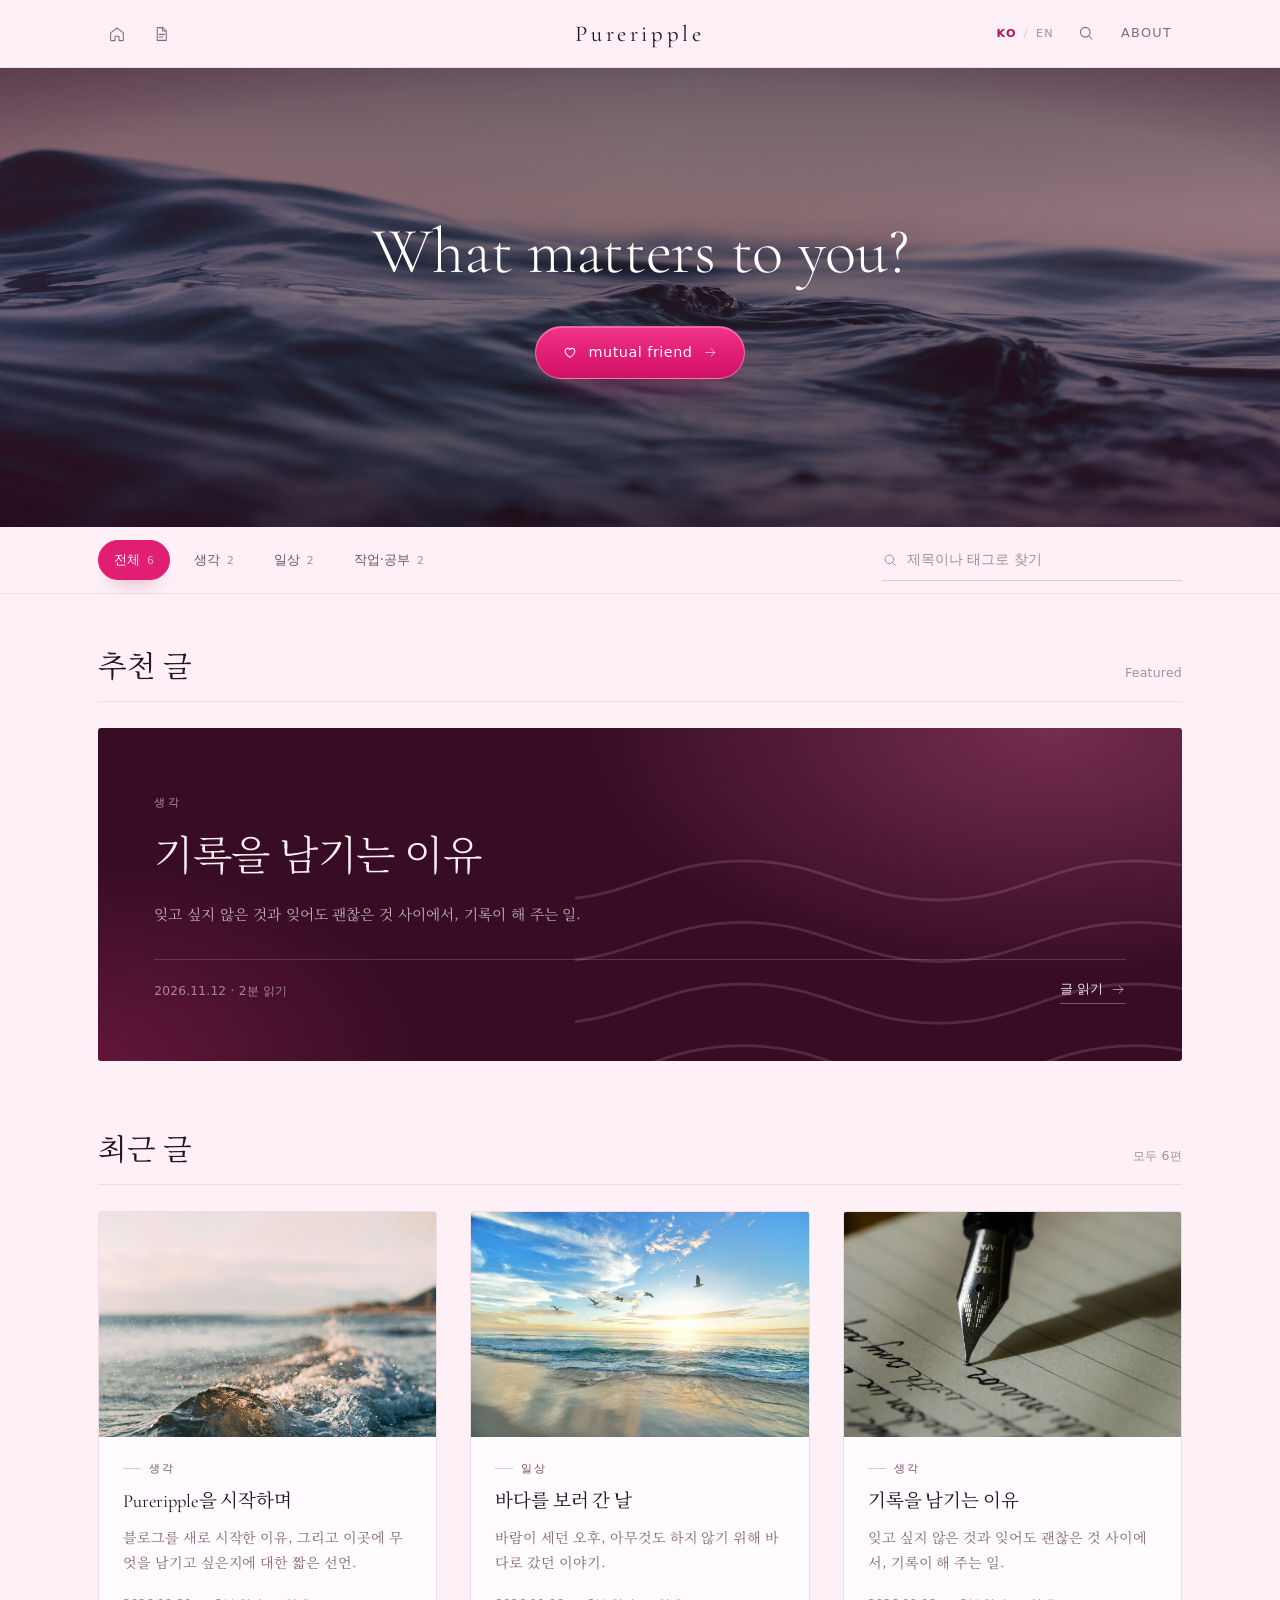
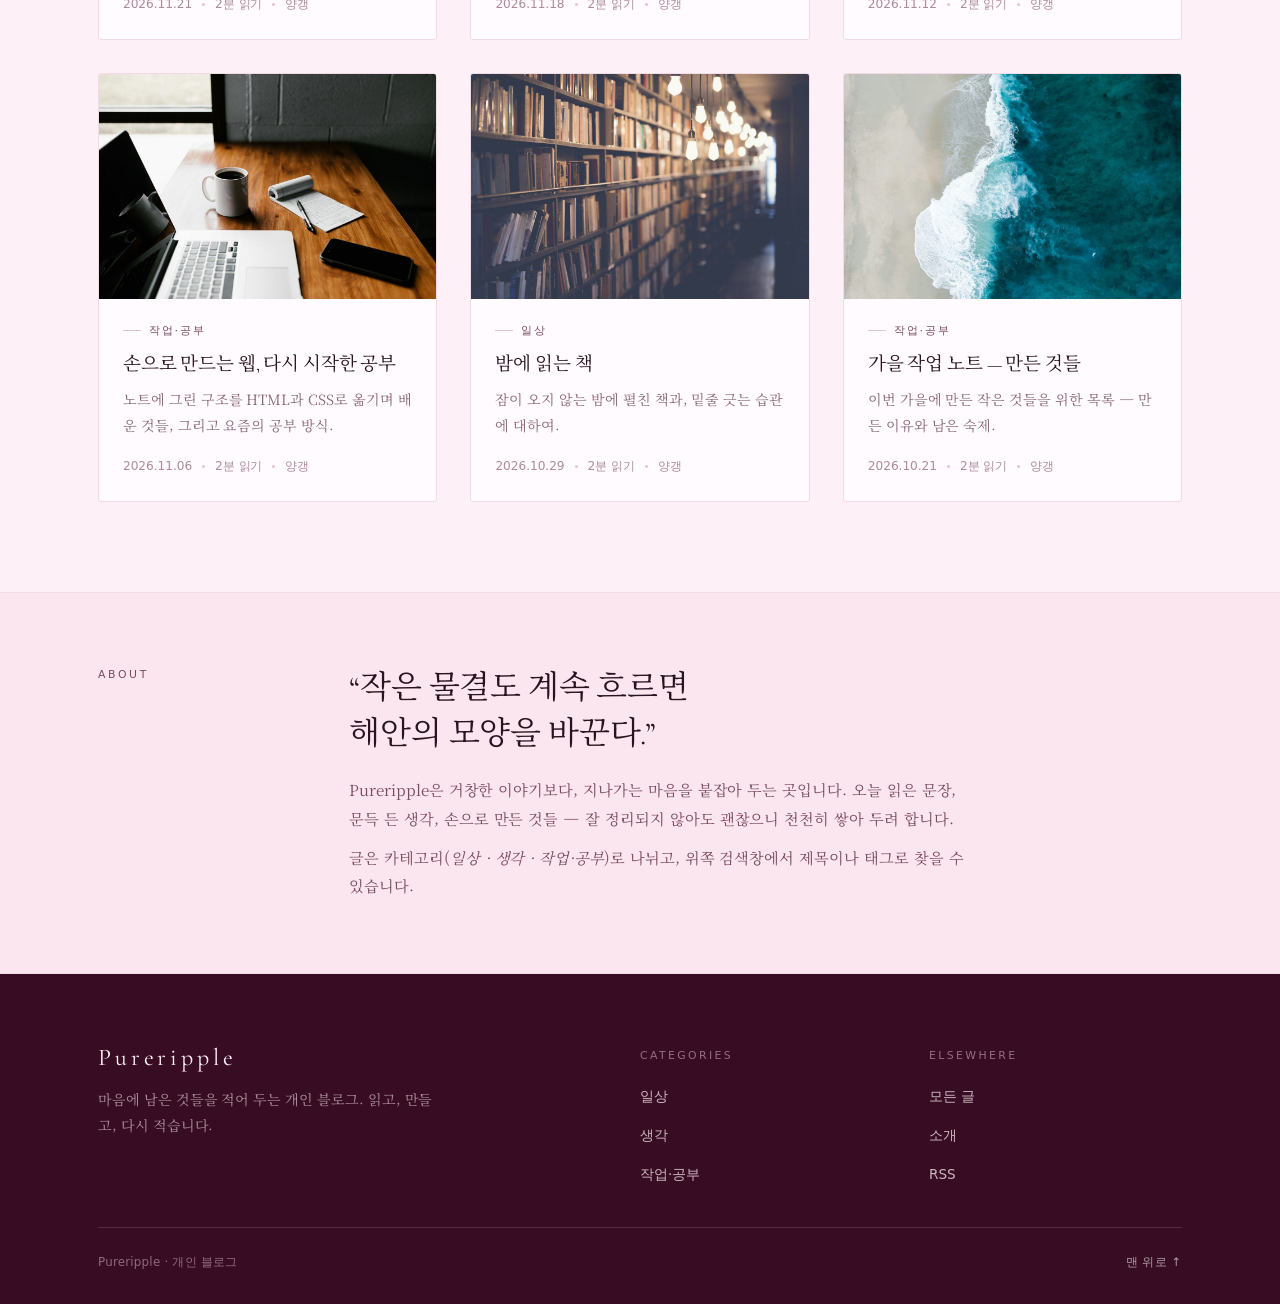
==== index.html @ 5e14cbfc "Pureripple 첫 배포 정적 블로그 사이트 전체: index/post/404/admin 페이지, 글 6편(한·영), 표지 이미지, RSS·sitemap·robots, 관리자 " ====
<!DOCTYPE html>
<html lang="ko">
  <head>
    <meta charset="utf-8" />
    <meta name="viewport" content="width=device-width, initial-scale=1" />
    <meta name="robots" content="index, follow" />
    <title>Pureripple — 마음에 남은 것들을 적는 곳</title>
    <meta
      name="description"
      content="Pureripple은 일상과 생각, 작업의 기록을 천천히 쌓아 두는 개인 블로그입니다."
    />
    <meta name="theme-color" content="#fdf1f7" />
    <link rel="alternate" type="application/rss+xml" title="Pureripple RSS" href="feed.xml" />

    <meta property="og:type" content="website" />
    <meta property="og:title" content="Pureripple — 마음에 남은 것들을 적는 곳" />
    <meta
      property="og:description"
      content="일상과 생각, 작업의 기록을 천천히 쌓아 두는 개인 블로그."
    />
    <meta property="og:image" content="assets/hero.jpg" />

    <link rel="icon" href="assets/favicon.svg" type="image/svg+xml" />
    <link rel="preconnect" href="https://fonts.googleapis.com" />
    <link rel="preconnect" href="https://fonts.gstatic.com" crossorigin />
    <link
      href="https://fonts.googleapis.com/css2?family=Cormorant+Garamond:wght@300;400;500&family=Noto+Serif+KR:wght@300;400;500;600&display=swap"
      rel="stylesheet"
    />
    <link rel="stylesheet" href="style.css" />
  </head>
  <body>
    <a class="skip-link" href="#archive">본문으로 건너뛰기</a>

    <!-- 헤더 -->
    <header class="site-header" id="top">
      <div class="header-inner">
        <nav class="header-nav header-nav--left" aria-label="빠른 이동">
          <a class="icon-link" href="index.html" aria-label="홈으로">
            <svg viewBox="0 0 24 24" fill="none" stroke="currentColor" stroke-linecap="round" stroke-linejoin="round" aria-hidden="true">
              <path d="M3.5 10.5 12 3.8l8.5 6.7V20a.8.8 0 0 1-.8.8h-5V15h-5.4v5.8h-5A.8.8 0 0 1 3.5 20z"></path>
            </svg>
          </a>
          <a class="icon-link" href="#archive" aria-label="글 목록 보기">
            <svg viewBox="0 0 24 24" fill="none" stroke="currentColor" stroke-linecap="round" stroke-linejoin="round" aria-hidden="true">
              <path d="M7 3.5h7.5L19 8v12.5H7z"></path>
              <path d="M14 3.5V8h5"></path>
              <path d="M9.5 12.5h7M9.5 16h5"></path>
            </svg>
          </a>
        </nav>

        <a class="wordmark" href="index.html">Pureripple</a>

        <div class="header-nav header-nav--right">
          <div class="lang-switch" role="group" aria-label="Language">
            <button class="lang-btn" type="button" data-lang="ko" aria-pressed="true">KO</button>
            <span class="lang-sep" aria-hidden="true">/</span>
            <button class="lang-btn" type="button" data-lang="en" aria-pressed="false">EN</button>
          </div>
          <button class="icon-link" id="searchJump" aria-label="글 검색하기">
            <svg viewBox="0 0 24 24" fill="none" stroke="currentColor" stroke-linecap="round" stroke-linejoin="round" aria-hidden="true">
              <circle cx="11" cy="11" r="6.5"></circle>
              <path d="m16 16 4 4"></path>
            </svg>
          </button>
          <a class="header-link" href="#about">About</a>
        </div>
      </div>
    </header>

    <main>
      <!-- 히어로 -->
      <section class="hero" aria-labelledby="heroTitle">
        <img
          class="hero-img"
          src="assets/hero.jpg"
          alt="아침빛이 비치는 잔잔한 바다의 물결"
          fetchpriority="high"
          width="2200"
          height="1240"
        />
        <div class="hero-veil" aria-hidden="true"></div>
        <div class="hero-inner">
          <h1 class="hero-title" id="heroTitle">What matters to you?</h1>
          <div class="hero-actions">
            <button
              class="btn btn-mutual"
              type="button"
              id="mutualFriendOpen"
              aria-haspopup="dialog"
              aria-controls="mutualFriendDialog"
            >
              <svg class="btn-heart" viewBox="0 0 24 24" fill="none" stroke="currentColor" stroke-linecap="round" stroke-linejoin="round" aria-hidden="true">
                <path d="M12 20.1c-1.2-.8-7.3-4.9-7.3-9.3a4 4 0 0 1 7.3-2.4 4 4 0 0 1 7.3 2.4c0 4.4-6.1 8.5-7.3 9.3z"></path>
              </svg>
              mutual friend
              <svg class="btn-arrow" viewBox="0 0 24 24" fill="none" stroke="currentColor" stroke-linecap="round" stroke-linejoin="round" aria-hidden="true">
                <path d="M4 12h15"></path>
                <path d="m13 6 6 6-6 6"></path>
              </svg>
            </button>
          </div>
        </div>
      </section>

      <!-- 카테고리 · 검색 -->
      <div class="toolbar" id="archive">
        <div class="container toolbar-inner">
          <div class="filters" id="filterBar" role="group" aria-label="카테고리 필터">
            <button class="chip is-active" data-category="전체" aria-pressed="true">전체</button>
          </div>

          <div class="search" role="search">
            <svg viewBox="0 0 24 24" fill="none" stroke="currentColor" stroke-linecap="round" stroke-linejoin="round" aria-hidden="true">
              <circle cx="11" cy="11" r="6.5"></circle>
              <path d="m16 16 4 4"></path>
            </svg>
            <input
              id="searchInput"
              type="search"
              placeholder="제목이나 태그로 찾기"
              aria-label="글 검색"
              data-i18n-ph="searchPh"
              data-i18n-aria="searchAria"
              autocomplete="off"
            />
            <button class="search-clear" id="searchClear" aria-label="검색어 지우기" data-i18n-aria="clearAria" hidden>
              <svg viewBox="0 0 24 24" fill="none" stroke="currentColor" stroke-linecap="round" aria-hidden="true">
                <path d="m6 6 12 12M18 6 6 18"></path>
              </svg>
            </button>
          </div>
        </div>
      </div>

      <!-- 추천 글 -->
      <section class="section featured-section" aria-labelledby="featuredTitle" id="featuredSection">
        <div class="container">
          <div class="section-head">
            <h2 class="section-title" id="featuredTitle" data-i18n="featured">추천 글</h2>
            <p class="section-note" data-i18n="featuredNote">Featured</p>
          </div>
          <div id="featuredWrap">
            <div class="loading">글을 불러오는 중…</div>
          </div>
        </div>
      </section>

      <!-- 최근 글 -->
      <section class="section" aria-labelledby="recentTitle">
        <div class="container">
          <div class="section-head">
            <h2 class="section-title" id="recentTitle" data-i18n="recent">최근 글</h2>
            <p class="section-note" id="resultNote"></p>
          </div>

          <div class="post-grid" id="postGrid"></div>

          <div class="empty-state" id="emptyState" hidden>
            <strong data-i18n="emptyTitle">아직 이 조건에 맞는 글이 없어요</strong>
            <span data-i18n="emptyBody">다른 검색어를 넣거나 카테고리를 바꿔 보세요.</span>
            <div>
              <button class="link-arrow" id="resetFilters" type="button" data-i18n="showAll">
                전체 글 보기
              </button>
            </div>
          </div>
        </div>
      </section>

      <!-- 소개 -->
      <section class="about" id="about" aria-labelledby="aboutTitle">
        <div class="container about-inner">
          <div>
            <p class="eyebrow">About</p>
          </div>
          <div>
            <h2 class="about-quote" id="aboutTitle" data-i18n-html="aboutQuote">
              “작은 물결도 계속 흐르면<br />
              해안의 모양을 바꾼다.”
            </h2>
            <p class="about-body" data-i18n="aboutBody1">
              Pureripple은 거창한 이야기보다, 지나가는 마음을 붙잡아 두는 곳입니다.
              오늘 읽은 문장, 문득 든 생각, 손으로 만든 것들 — 잘 정리되지 않아도 괜찮으니
              천천히 쌓아 두려 합니다.
            </p>
            <p class="about-body" data-i18n-html="aboutBody2">
              글은 카테고리(<em>일상 · 생각 · 작업·공부</em>)로 나뉘고, 위쪽 검색창에서
              제목이나 태그로 찾을 수 있습니다.
            </p>
          </div>
        </div>
      </section>
    </main>

    <!-- 푸터 -->
    <footer class="site-footer">
      <div class="container">
        <div class="footer-top">
          <div class="footer-brand">
            <p class="footer-wordmark">Pureripple</p>
            <p class="footer-line" data-i18n="footerLine">
              마음에 남은 것들을 적어 두는 개인 블로그. 읽고, 만들고, 다시 적습니다.
            </p>
          </div>
          <div>
            <p class="footer-col-title" data-i18n="categories">Categories</p>
            <ul class="footer-links">
              <li><a href="#archive" data-cat-link="일상" data-cat-label="일상">일상</a></li>
              <li><a href="#archive" data-cat-link="생각" data-cat-label="생각">생각</a></li>
              <li><a href="#archive" data-cat-link="작업·공부" data-cat-label="작업·공부">작업·공부</a></li>
            </ul>
          </div>
          <div>
            <p class="footer-col-title" data-i18n="elsewhere">Elsewhere</p>
            <ul class="footer-links">
              <li><a href="#archive" data-i18n="allPosts">모든 글</a></li>
              <li><a href="#about" data-i18n="aboutMenu">소개</a></li>
              <li><a href="feed.xml" type="application/rss+xml" data-i18n="rss">RSS</a></li>
            </ul>
          </div>
        </div>
        <div class="footer-bottom">
          <span data-i18n="footerNote">Pureripple · 개인 블로그</span>
          <a class="to-top" href="#top" data-i18n="toTop">맨 위로 ↑</a>
        </div>
      </div>
    </footer>

    <noscript>
      <div class="container">
        <div class="notice">
          <h2>글 목록을 보려면 자바스크립트가 필요해요</h2>
          <p>브라우저의 자바스크립트를 켜면 추천 글과 최근 글이 나타납니다.</p>
        </div>
      </div>
    </noscript>

    <!-- 서로이웃 신청 (Mutual Friend) 모달 -->
    <dialog
      class="mf-dialog"
      id="mutualFriendDialog"
      aria-labelledby="mfTitle"
      aria-describedby="mfLede"
    >
      <div class="mf-panel">
        <button class="mf-close" type="button" id="mfClose" aria-label="닫기">
          <svg viewBox="0 0 24 24" fill="none" stroke="currentColor" stroke-linecap="round" aria-hidden="true">
            <path d="m6 6 12 12M18 6 6 18"></path>
          </svg>
        </button>

        <div class="mf-head">
          <p class="eyebrow" data-i18n="mfEyebrow">Mutual friend</p>
          <h2 class="mf-title" id="mfTitle" data-i18n-html="mfTitle">서로이웃 <em>신청</em></h2>
          <p class="mf-lede" id="mfLede" data-i18n="mfLede">
            Pureripple의 새 글을 가장 먼저 나누고, 서로의 기록에 가끔 들르는
            이웃이 되고 싶어요. 이름과 한마디만 남겨 주세요.
          </p>
        </div>

        <form class="mf-form" id="mfForm" novalidate>
          <div>
            <label class="mf-label" for="mfName"
              ><span data-i18n="mfName">닉네임</span>
              <span class="mf-optional" data-i18n="mfRequired">필수</span></label
            >
            <input
              class="mf-input"
              id="mfName"
              name="nickname"
              type="text"
              maxlength="20"
              placeholder="서로 부를 이름"
              data-i18n-ph="mfNamePh"
              autocomplete="nickname"
              aria-describedby="mfError"
              required
            />
          </div>

          <div>
            <label class="mf-label" for="mfNote"
              ><span data-i18n="mfNote">한마디</span>
              <span class="mf-optional" data-i18n="mfOptional">선택</span></label
            >
            <textarea
              class="mf-input"
              id="mfNote"
              name="note"
              rows="3"
              maxlength="160"
              placeholder="요즘 마음에 남은 것, 혹은 인사 한 줄"
              data-i18n-ph="mfNotePh"
            ></textarea>
          </div>

          <div>
            <label class="mf-label" for="mfContact"
              ><span data-i18n="mfContact">연락처</span>
              <span class="mf-optional" data-i18n="mfOptional">선택</span></label
            >
            <input
              class="mf-input"
              id="mfContact"
              name="contact"
              type="text"
              maxlength="60"
              placeholder="블로그 주소 · X · 이메일"
              data-i18n-ph="mfContactPh"
            />
          </div>

          <p class="mf-error" id="mfError" role="alert" data-i18n="mfError" hidden>
            닉네임을 적어 주세요.
          </p>
          <p class="mf-privacy" data-i18n="mfPrivacy">
            남겨 주신 연락처는 서로이웃 답장에만 쓸게요.
          </p>

          <div class="mf-actions">
            <button class="btn btn-ghost" type="button" id="mfCancel" data-i18n="mfCancel">닫기</button>
            <button class="btn btn-primary" type="submit" data-i18n="mfSubmit">신청하기</button>
          </div>
        </form>

        <div class="mf-done" id="mfDone" hidden>
          <span class="mf-badge" aria-hidden="true">
            <svg viewBox="0 0 24 24" fill="none" stroke="currentColor" stroke-linecap="round" stroke-linejoin="round">
              <path d="M12 20.1c-1.2-.8-7.3-4.9-7.3-9.3a4 4 0 0 1 7.3-2.4 4 4 0 0 1 7.3 2.4c0 4.4-6.1 8.5-7.3 9.3z"></path>
            </svg>
          </span>
          <h3 class="mf-done-title" id="mfDoneTitle" tabindex="-1" data-i18n="mfDoneTitle">
            신청서가 준비됐어요
          </h3>
          <p class="mf-done-body" id="mfDoneBody" data-i18n="mfDoneBody">
            아래 내용을 복사해서 X DM이나 이메일로 보내 주시면, 확인하고
            천천히 답장 드릴게요.
          </p>
          <pre class="mf-preview" id="mfPreview"></pre>
          <div class="mf-actions">
            <button class="btn btn-ghost mf-copy" type="button" id="mfCopy" data-i18n="mfCopy">
              내용 복사
            </button>
            <a class="btn btn-primary" id="mfSendX" href="#" data-i18n="mfSendX" hidden>X로 보내기</a>
            <a class="btn btn-primary" id="mfSendMail" href="#" data-i18n="mfSendMail" hidden>이메일로 보내기</a>
            <button class="btn btn-ghost" type="button" id="mfDoneClose" data-i18n="mfCancel">닫기</button>
          </div>
        </div>
      </div>
    </dialog>

    <script src="app.js"></script>
  </body>
</html>
---- style.css ----
/* ==========================================================================
   Pureripple — 개인 블로그 스타일
   종이 같은 크림 바탕 + 딥 네이비, 바다 사진 한 장. 그 외 장식은 최소로.
   ========================================================================== */

:root {
  /* 색 — 크림빛 로즈 페이퍼 + 딥 로즈, 그리고 한 줄기 핑크 */
  --paper: #fdf1f7;
  --paper-soft: #fbe6ef;
  --card: #fffbfe;
  --ink: #2a1220;
  --pink: #e11d74;
  --pink-deep: #b4115a;
  --plum: #380d23;
  --slate: #7a4c5f;
  --muted: #8a6776;
  --muted-soft: #ac8b9a;
  --line: #f3dae5;
  --line-strong: #e8c3d3;
  --blush: #fce7f3;
  --white: #ffffff;

  /* 글꼴 */
  --font-display: "Cormorant Garamond", "Noto Serif KR", "Nanum Myeongjo", Georgia, serif;
  --font-serif: "Noto Serif KR", "Nanum Myeongjo", "Apple SD Gothic Neo", Georgia, serif;
  --font-sans: "Pretendard", -apple-system, BlinkMacSystemFont, "Apple SD Gothic Neo",
    "Malgun Gothic", "Noto Sans KR", system-ui, sans-serif;

  /* 여백·폭 */
  --container: 1180px;
  --gutter: clamp(20px, 5vw, 48px);
  --header-h: 68px;
  --radius: 3px;

  --ease: cubic-bezier(0.22, 0.61, 0.36, 1);
}

/* ---------- reset ---------- */
*,
*::before,
*::after {
  box-sizing: border-box;
}

html {
  -webkit-text-size-adjust: 100%;
  scroll-behavior: smooth;
  scroll-padding-top: calc(var(--header-h) + 64px);
}

body {
  margin: 0;
  background: var(--paper);
  color: var(--ink);
  font-family: var(--font-serif);
  font-weight: 400;
  font-size: 17px;
  line-height: 1.75;
  letter-spacing: -0.003em;
  -webkit-font-smoothing: antialiased;
  text-rendering: optimizeLegibility;
}

img {
  display: block;
  max-width: 100%;
  height: auto;
}

[hidden] {
  display: none !important;
}

a {
  color: inherit;
  text-decoration: none;
}

button {
  font: inherit;
  color: inherit;
  background: none;
  border: 0;
  padding: 0;
  cursor: pointer;
}

input {
  font: inherit;
  color: inherit;
}

h1,
h2,
h3,
h4 {
  font-family: var(--font-display);
  font-weight: 400;
  letter-spacing: -0.01em;
  line-height: 1.25;
  margin: 0;
}

p {
  margin: 0;
}

::selection {
  background: rgba(225, 29, 116, 0.16);
}

:focus-visible {
  outline: 2px solid var(--pink);
  outline-offset: 3px;
  border-radius: 2px;
}

.container {
  width: 100%;
  max-width: var(--container);
  margin: 0 auto;
  padding: 0 var(--gutter);
}

.skip-link {
  position: absolute;
  left: -9999px;
  top: 0;
  z-index: 200;
  background: var(--plum);
  color: var(--paper);
  padding: 10px 16px;
  font-family: var(--font-sans);
  font-size: 0.85rem;
}

.skip-link:focus {
  left: 12px;
  top: 12px;
}

/* ==========================================================================
   헤더
   ========================================================================== */
.site-header {
  position: sticky;
  top: 0;
  z-index: 100;
  height: var(--header-h);
  background: rgba(253, 241, 247, 0.96);
  backdrop-filter: saturate(160%) blur(14px);
  -webkit-backdrop-filter: saturate(160%) blur(14px);
  border-bottom: 1px solid var(--line);
}

.header-inner {
  position: relative;
  height: 100%;
  max-width: var(--container);
  margin: 0 auto;
  padding: 0 var(--gutter);
  display: flex;
  align-items: center;
  justify-content: space-between;
}

.header-nav {
  display: flex;
  align-items: center;
  gap: 6px;
  flex: 1 1 0;
}

.header-nav--right {
  justify-content: flex-end;
}

.wordmark {
  position: absolute;
  left: 50%;
  top: 50%;
  transform: translate(-50%, -50%);
  font-family: var(--font-display);
  font-size: 1.42rem;
  letter-spacing: 0.16em;
  line-height: 1;
  color: var(--ink);
  white-space: nowrap;
  text-transform: none;
  padding: 6px 2px;
}

.icon-link {
  display: inline-flex;
  align-items: center;
  justify-content: center;
  width: 38px;
  height: 38px;
  border-radius: 50%;
  color: var(--muted);
  transition: color 0.2s var(--ease), background 0.2s var(--ease);
}

.icon-link svg {
  width: 18px;
  height: 18px;
  stroke-width: 1.4;
}

.icon-link:hover {
  color: var(--pink);
  background: rgba(225, 29, 116, 0.07);
}

.header-link {
  font-family: var(--font-sans);
  font-size: 0.8rem;
  letter-spacing: 0.1em;
  text-transform: uppercase;
  color: var(--muted);
  padding: 8px 10px;
  transition: color 0.2s var(--ease);
}

.header-link:hover {
  color: var(--pink);
}

/* ==========================================================================
   히어로
   ========================================================================== */
.hero {
  position: relative;
  height: clamp(380px, 51vh, 540px);
  overflow: hidden;
  display: flex;
  align-items: center;
  justify-content: center;
  isolation: isolate;
  background: #2b0f22;
}

.hero-img {
  position: absolute;
  inset: 0;
  width: 100%;
  height: 100%;
  object-fit: cover;
  object-position: center 52%;
  z-index: -2;
  transform: scale(1.02);
}

/* 밝은 바다 위 흰 세리프의 가독성을 잡는 은은한 그라데이션 */
.hero-veil {
  position: absolute;
  inset: 0;
  z-index: -1;
  background:
    linear-gradient(180deg, rgba(38, 7, 24, 0.6) 0%, rgba(38, 7, 24, 0.34) 32%, rgba(38, 7, 24, 0.3) 52%, rgba(38, 7, 24, 0.64) 100%),
    radial-gradient(105% 78% at 50% 46%, rgba(64, 8, 33, 0.34) 0%, rgba(64, 8, 33, 0.06) 55%, rgba(64, 8, 33, 0.42) 100%),
    linear-gradient(115deg, rgba(225, 29, 116, 0.16) 0%, rgba(225, 29, 116, 0) 46%, rgba(120, 16, 74, 0.2) 100%);
}

.hero-inner {
  position: relative;
  text-align: center;
  padding: 0 var(--gutter);
  max-width: 780px;
  animation: rise 1.1s var(--ease) both;
}

@keyframes rise {
  from {
    opacity: 0;
    transform: translateY(14px);
  }
  to {
    opacity: 1;
    transform: translateY(0);
  }
}

.hero-title {
  font-size: clamp(2.3rem, 5.6vw, 4.05rem);
  font-weight: 300;
  line-height: 1.1;
  letter-spacing: -0.005em;
  color: #fff;
  text-shadow: 0 1px 34px rgba(48, 4, 26, 0.42);
}

.hero-actions {
  margin-top: clamp(26px, 3.6vw, 38px);
  display: flex;
  justify-content: center;
}

/* 버튼 */
.btn {
  display: inline-flex;
  align-items: center;
  gap: 10px;
  font-family: var(--font-sans);
  font-size: 0.86rem;
  font-weight: 500;
  letter-spacing: 0.02em;
  padding: 12px 24px;
  border-radius: 999px;
  transition: background 0.25s var(--ease), color 0.25s var(--ease),
    transform 0.25s var(--ease), border-color 0.25s var(--ease);
}

.btn svg {
  width: 15px;
  height: 15px;
}

.btn .btn-arrow {
  transition: transform 0.25s var(--ease);
}

.btn:hover .btn-arrow {
  transform: translateX(3px);
}

.btn-primary {
  background: var(--pink);
  color: #fff6fa;
  border: 1px solid rgba(255, 255, 255, 0.22);
  box-shadow: 0 12px 30px -14px rgba(58, 4, 32, 0.75);
}

.btn-primary:hover {
  background: var(--pink-deep);
  transform: translateY(-1px);
}

.btn-ghost {
  background: transparent;
  color: var(--slate);
  border: 1px solid var(--line-strong);
}

.btn-ghost:hover {
  color: var(--pink-deep);
  border-color: var(--pink);
  background: rgba(225, 29, 116, 0.05);
}

/* 히어로의 서로이웃 신청 버튼 */
.btn-mutual {
  gap: 11px;
  padding: 13px 26px;
  font-size: 0.9rem;
  letter-spacing: 0.035em;
  background: linear-gradient(180deg, #f0368a 0%, var(--pink) 52%, #cf1266 100%);
  color: #fff8fc;
  border: 1px solid rgba(255, 255, 255, 0.34);
  box-shadow: 0 18px 36px -18px rgba(140, 6, 66, 0.85), inset 0 1px 0 rgba(255, 255, 255, 0.26);
}

.btn-mutual:hover {
  transform: translateY(-2px);
  box-shadow: 0 22px 42px -18px rgba(140, 6, 66, 0.9), inset 0 1px 0 rgba(255, 255, 255, 0.34);
  background: linear-gradient(180deg, #f7489a 0%, #e51f7c 52%, #d0146a 100%);
}

.btn-mutual .btn-heart {
  width: 16px;
  height: 16px;
  fill: none;
  stroke-width: 1.6;
}

.btn-mutual:hover .btn-heart {
  animation: heartBeat 0.9s var(--ease);
}

@keyframes heartBeat {
  0%,
  100% {
    transform: scale(1);
  }
  35% {
    transform: scale(1.22);
  }
  60% {
    transform: scale(0.96);
  }
}

/* ==========================================================================
   카테고리 + 검색 바
   ========================================================================== */
.toolbar {
  position: sticky;
  top: var(--header-h);
  z-index: 90;
  background: rgba(253, 241, 247, 0.98);
  backdrop-filter: saturate(150%) blur(12px);
  -webkit-backdrop-filter: saturate(150%) blur(12px);
  border-bottom: 1px solid var(--line);
}

.toolbar-inner {
  display: flex;
  align-items: center;
  justify-content: space-between;
  gap: 20px;
  min-height: 66px;
  padding-top: 11px;
  padding-bottom: 11px;
}

.filters {
  display: flex;
  flex-wrap: wrap;
  align-items: center;
  gap: 8px;
}

.chip {
  display: inline-flex;
  align-items: baseline;
  gap: 7px;
  font-family: var(--font-sans);
  font-size: 0.83rem;
  color: var(--slate);
  padding: 7px 15px;
  border: 1px solid transparent;
  border-radius: 999px;
  transition: background 0.2s var(--ease), color 0.2s var(--ease),
    border-color 0.2s var(--ease);
}

.chip:hover {
  border-color: var(--line-strong);
  color: var(--pink);
}

.chip .chip-count {
  font-size: 0.68rem;
  color: var(--muted-soft);
  font-variant-numeric: tabular-nums;
}

.chip.is-active {
  background: var(--pink);
  border-color: var(--pink);
  color: #fff6fa;
  box-shadow: 0 10px 22px -16px rgba(140, 6, 66, 0.9);
}

.chip.is-active .chip-count {
  color: rgba(255, 245, 250, 0.68);
}

/* 검색 */
.search {
  position: relative;
  flex: 0 1 300px;
  display: flex;
  align-items: center;
  border-bottom: 1px solid var(--line-strong);
  transition: border-color 0.2s var(--ease);
}

.search:focus-within {
  border-color: var(--pink);
}

.search > svg {
  width: 16px;
  height: 16px;
  flex: none;
  color: var(--muted-soft);
  stroke-width: 1.5;
}

.search input {
  flex: 1;
  min-width: 0;
  border: 0;
  background: transparent;
  padding: 9px 8px 9px 9px;
  font-family: var(--font-sans);
  font-size: 0.85rem;
  color: var(--ink);
}

.search input::placeholder {
  color: var(--muted-soft);
}

.search input:focus {
  outline: none;
}

.search input::-webkit-search-cancel-button {
  -webkit-appearance: none;
}

.search-clear {
  flex: none;
  width: 24px;
  height: 24px;
  display: inline-flex;
  align-items: center;
  justify-content: center;
  color: var(--muted);
  border-radius: 50%;
}

.search-clear:hover {
  color: var(--pink);
  background: rgba(225, 29, 116, 0.08);
}

.search-clear svg {
  width: 13px;
  height: 13px;
  stroke-width: 1.8;
}

/* ==========================================================================
   공통 섹션
   ========================================================================== */
.section {
  padding: clamp(44px, 6vw, 72px) 0 0;
}

.section-head {
  display: flex;
  align-items: baseline;
  justify-content: space-between;
  gap: 16px;
  margin-bottom: 26px;
  padding-bottom: 14px;
  border-bottom: 1px solid var(--line);
}

.section-title {
  font-size: clamp(1.5rem, 2.4vw, 1.85rem);
  letter-spacing: 0.005em;
}

.section-note {
  font-family: var(--font-sans);
  font-size: 0.78rem;
  letter-spacing: 0.02em;
  color: var(--muted-soft);
  font-variant-numeric: tabular-nums;
}

.eyebrow {
  font-family: var(--font-sans);
  font-size: 0.68rem;
  font-weight: 500;
  letter-spacing: 0.24em;
  text-transform: uppercase;
  color: var(--slate);
}

/* ==========================================================================
   추천 글 — 사진 없이 타이포그래피로만 만드는 스포트라이트
   ========================================================================== */
.featured-section {
  padding-top: clamp(36px, 4.6vw, 56px);
}

.featured-card {
  position: relative;
  display: block;
  overflow: hidden;
  border-radius: var(--radius);
  background: var(--plum);
  color: var(--paper);
  padding: clamp(30px, 4.4vw, 58px) clamp(24px, 4.4vw, 64px);
  isolation: isolate;
  transition: transform 0.4s var(--ease), box-shadow 0.4s var(--ease);
}

.featured-card:hover {
  transform: translateY(-2px);
  box-shadow: 0 30px 60px -38px rgba(58, 8, 36, 0.66);
}

.featured-glow {
  position: absolute;
  inset: 0;
  z-index: -1;
  background:
    radial-gradient(70% 120% at 88% 0%, rgba(255, 120, 176, 0.3) 0%, rgba(255, 120, 176, 0) 62%),
    radial-gradient(50% 100% at 0% 100%, rgba(170, 40, 96, 0.36) 0%, rgba(170, 40, 96, 0) 60%);
}

.featured-glow::after {
  content: "";
  position: absolute;
  right: -6%;
  bottom: -38%;
  width: 62%;
  height: 120%;
  background-image: url("data:image/svg+xml,%3Csvg xmlns='http://www.w3.org/2000/svg' viewBox='0 0 240 120' fill='none' stroke='%23ffd7e8' stroke-width='1'%3E%3Cpath d='M-10 40c30 0 40-14 70-14s40 14 70 14 40-14 70-14 40 14 70 14'/%3E%3Cpath d='M-10 62c30 0 40-14 70-14s40 14 70 14 40-14 70-14 40 14 70 14'/%3E%3Cpath d='M-10 84c30 0 40-14 70-14s40 14 70 14 40-14 70-14 40 14 70 14'/%3E%3Cpath d='M-10 106c30 0 40-14 70-14s40 14 70 14 40-14 70-14 40 14 70 14'/%3E%3C/svg%3E");
  background-repeat: no-repeat;
  background-size: 100% auto;
  opacity: 0.14;
  pointer-events: none;
}

.featured-card .eyebrow {
  color: rgba(255, 246, 250, 0.6);
}

.featured-title {
  margin-top: 16px;
  max-width: 760px;
  font-size: clamp(1.65rem, 3.4vw, 2.55rem);
  font-weight: 300;
  line-height: 1.36;
  letter-spacing: -0.012em;
  color: var(--paper);
  transition: color 0.25s var(--ease);
}

.featured-card:hover .featured-title {
  color: #fff;
}

.featured-summary {
  margin-top: 14px;
  max-width: 560px;
  font-size: 0.92rem;
  line-height: 1.9;
  color: rgba(255, 246, 250, 0.68);
}

.featured-foot {
  margin-top: clamp(22px, 3vw, 32px);
  padding-top: 18px;
  border-top: 1px solid rgba(255, 233, 242, 0.18);
  display: flex;
  align-items: center;
  justify-content: space-between;
  gap: 14px;
  flex-wrap: wrap;
}

.featured-meta {
  font-family: var(--font-sans);
  font-size: 0.76rem;
  letter-spacing: 0.02em;
  color: rgba(255, 240, 246, 0.52);
  font-variant-numeric: tabular-nums;
}

.featured-card .read-hint {
  margin-top: 0;
  color: rgba(255, 248, 251, 0.92);
  border-bottom: 1px solid rgba(255, 233, 242, 0.32);
  padding-bottom: 2px;
}

.featured-card:hover .read-hint {
  border-bottom-color: var(--paper);
}

.card-meta {
  display: flex;
  align-items: center;
  flex-wrap: wrap;
  gap: 8px 10px;
  font-family: var(--font-sans);
  font-size: 0.76rem;
  color: var(--muted-soft);
  font-variant-numeric: tabular-nums;
}

.card-meta .dot {
  width: 3px;
  height: 3px;
  border-radius: 50%;
  background: var(--line-strong);
}

.read-hint {
  margin-top: 4px;
  display: inline-flex;
  align-items: center;
  gap: 8px;
  font-family: var(--font-sans);
  font-size: 0.82rem;
  color: var(--pink);
}

.read-hint svg {
  width: 15px;
  height: 15px;
  transition: transform 0.3s var(--ease);
}

.featured-card:hover .read-hint svg {
  transform: translateX(4px);
}

/* ==========================================================================
   글 그리드
   ========================================================================== */
.post-grid {
  display: grid;
  grid-template-columns: repeat(3, minmax(0, 1fr));
  gap: clamp(20px, 2.6vw, 34px);
}

.card-cat {
  display: inline-flex;
  align-items: center;
  gap: 8px;
  font-family: var(--font-sans);
  font-size: 0.7rem;
  font-weight: 500;
  letter-spacing: 0.16em;
  text-transform: uppercase;
  color: var(--slate);
}

.card-cat::before {
  content: "";
  width: 18px;
  height: 1px;
  background: var(--line-strong);
}

.post-card {
  display: flex;
  flex-direction: column;
  background: var(--card);
  border: 1px solid var(--line);
  border-radius: var(--radius);
  overflow: hidden;
  transition: border-color 0.3s var(--ease), box-shadow 0.4s var(--ease),
    transform 0.4s var(--ease);
}

.post-card:hover {
  border-color: var(--line-strong);
  box-shadow: 0 22px 44px -30px rgba(120, 24, 68, 0.34);
  transform: translateY(-2px);
}

.post-card-media {
  position: relative;
  aspect-ratio: 3 / 2;
  overflow: hidden;
  background: var(--paper-soft);
}

.post-card-media img {
  width: 100%;
  height: 100%;
  object-fit: cover;
  transition: transform 1.1s var(--ease);
}

.post-card:hover .post-card-media img {
  transform: scale(1.04);
}

.post-card-body {
  padding: 22px 24px 24px;
  display: flex;
  flex-direction: column;
  gap: 10px;
  flex: 1;
}

.post-card-title {
  font-size: 1.16rem;
  line-height: 1.45;
  letter-spacing: -0.008em;
}

.post-card:hover .post-card-title {
  color: var(--pink);
}

.post-card-summary {
  color: var(--muted);
  font-size: 0.88rem;
  line-height: 1.8;
  display: -webkit-box;
  -webkit-line-clamp: 2;
  -webkit-box-orient: vertical;
  overflow: hidden;
}

.post-card .card-meta {
  margin-top: auto;
  padding-top: 8px;
}

/* 결과 없음 */
.empty-state {
  border: 1px dashed var(--line-strong);
  border-radius: var(--radius);
  padding: 64px 24px;
  text-align: center;
  color: var(--muted);
}

.empty-state strong {
  display: block;
  font-family: var(--font-display);
  font-size: 1.3rem;
  color: var(--ink);
  margin-bottom: 6px;
  font-weight: 400;
}

.empty-state .link-arrow {
  margin-top: 16px;
}

.link-arrow {
  display: inline-flex;
  align-items: center;
  gap: 7px;
  font-family: var(--font-sans);
  font-size: 0.84rem;
  color: var(--pink);
  border-bottom: 1px solid transparent;
  padding-bottom: 1px;
  transition: border-color 0.2s var(--ease);
}

.link-arrow:hover {
  border-color: var(--pink);
}

/* ==========================================================================
   소개
   ========================================================================== */
.about {
  margin-top: clamp(56px, 7vw, 92px);
  background: var(--paper-soft);
  border-top: 1px solid var(--line);
  border-bottom: 1px solid var(--line);
}

.about-inner {
  display: grid;
  grid-template-columns: 200px minmax(0, 1fr);
  gap: clamp(20px, 4vw, 56px);
  padding-top: clamp(44px, 6vw, 72px);
  padding-bottom: clamp(44px, 6vw, 72px);
}

.about-quote {
  font-family: var(--font-display);
  font-size: clamp(1.45rem, 2.6vw, 2rem);
  line-height: 1.45;
  color: var(--ink);
  letter-spacing: -0.005em;
}

.about-body {
  margin-top: 18px;
  max-width: 620px;
  color: var(--slate);
  font-size: 0.95rem;
  line-height: 1.9;
}

.about-body + .about-body {
  margin-top: 10px;
}

/* ==========================================================================
   푸터
   ========================================================================== */
.site-footer {
  background: var(--plum);
  color: rgba(255, 246, 250, 0.68);
  padding: clamp(48px, 6vw, 72px) 0 32px;
}

.footer-top {
  display: grid;
  grid-template-columns: minmax(0, 1.4fr) repeat(2, minmax(0, 0.7fr));
  gap: 36px;
  padding-bottom: 40px;
  border-bottom: 1px solid rgba(255, 226, 238, 0.14);
}

.footer-wordmark {
  font-family: var(--font-display);
  font-size: 1.5rem;
  letter-spacing: 0.16em;
  color: var(--paper);
  line-height: 1;
}

.footer-line {
  margin-top: 16px;
  max-width: 340px;
  font-size: 0.88rem;
  line-height: 1.85;
  color: rgba(255, 238, 245, 0.58);
}

.footer-col-title {
  font-family: var(--font-sans);
  font-size: 0.68rem;
  font-weight: 500;
  letter-spacing: 0.22em;
  text-transform: uppercase;
  color: rgba(255, 226, 238, 0.46);
  margin-bottom: 14px;
}

.footer-links {
  list-style: none;
  margin: 0;
  padding: 0;
  display: flex;
  flex-direction: column;
  gap: 9px;
}

.footer-links a,
.footer-links span {
  font-family: var(--font-sans);
  font-size: 0.85rem;
  color: rgba(255, 240, 246, 0.74);
  transition: color 0.2s var(--ease);
}

.footer-links a:hover {
  color: var(--paper);
}

.to-top {
  font-family: var(--font-sans);
  font-size: 0.74rem;
  letter-spacing: 0.04em;
  color: rgba(255, 246, 250, 0.6);
  transition: color 0.2s var(--ease);
}

.to-top:hover {
  color: var(--paper);
}

.footer-bottom {
  display: flex;
  align-items: center;
  justify-content: space-between;
  gap: 12px;
  padding-top: 24px;
  font-family: var(--font-sans);
  font-size: 0.74rem;
  letter-spacing: 0.02em;
  color: rgba(255, 226, 238, 0.44);
}

/* ==========================================================================
   글 읽기 페이지
   ========================================================================== */
.reading-progress {
  position: fixed;
  top: 0;
  left: 0;
  height: 2px;
  width: 0%;
  background: var(--pink);
  z-index: 120;
  transition: width 0.1s linear;
}

.article {
  padding: clamp(30px, 4.4vw, 52px) 0 clamp(56px, 7vw, 90px);
}

.article-head {
  max-width: 760px;
  margin: 0 auto;
  text-align: center;
}

.back-link {
  display: inline-flex;
  align-items: center;
  gap: 7px;
  font-family: var(--font-sans);
  font-size: 0.78rem;
  letter-spacing: 0.06em;
  color: var(--muted);
  margin-bottom: clamp(22px, 3vw, 34px);
  transition: color 0.2s var(--ease);
}

.back-link svg {
  width: 15px;
  height: 15px;
  transition: transform 0.25s var(--ease);
}

.back-link:hover {
  color: var(--pink);
}

.back-link:hover svg {
  transform: translateX(-3px);
}

.article-cat {
  font-family: var(--font-sans);
  font-size: 0.7rem;
  font-weight: 500;
  letter-spacing: 0.2em;
  text-transform: uppercase;
  color: var(--slate);
}

.article-title {
  margin: 14px 0 0;
  font-size: clamp(1.9rem, 4.4vw, 2.9rem);
  font-weight: 400;
  line-height: 1.32;
  letter-spacing: -0.015em;
}

.article-summary {
  margin-top: 16px;
  color: var(--muted);
  font-size: 1rem;
  line-height: 1.85;
}

.article-meta {
  margin-top: 22px;
  display: flex;
  align-items: center;
  justify-content: center;
  flex-wrap: wrap;
  gap: 8px 12px;
  font-family: var(--font-sans);
  font-size: 0.78rem;
  color: var(--muted-soft);
  font-variant-numeric: tabular-nums;
}

.article-cover {
  max-width: 1000px;
  margin: clamp(28px, 4vw, 46px) auto 0;
  border-radius: var(--radius);
  overflow: hidden;
  background: var(--paper-soft);
}

.article-cover img {
  width: 100%;
  height: auto;
  aspect-ratio: 2.1 / 1;
  object-fit: cover;
}

.article-layout {
  max-width: 1030px;
  margin: clamp(30px, 4vw, 52px) auto 0;
  display: grid;
  grid-template-columns: minmax(0, 700px) minmax(200px, 240px);
  gap: clamp(28px, 5vw, 64px);
  align-items: start;
}

.article-body {
  min-width: 0;
  font-size: 1.03rem;
  line-height: 2;
  color: #2f1522;
  letter-spacing: -0.002em;
}

.article-body > *:first-child {
  margin-top: 0;
}

.article-body p {
  margin: 1.35em 0;
}

.article-body h2 {
  margin: 2.4em 0 0.7em;
  font-size: 1.5rem;
  font-weight: 400;
  letter-spacing: -0.01em;
  line-height: 1.45;
  scroll-margin-top: calc(var(--header-h) + 24px);
}

.article-body h2::before {
  content: "";
  display: block;
  width: 26px;
  height: 1px;
  background: var(--line-strong);
  margin-bottom: 18px;
}

.article-body h3 {
  margin: 2em 0 0.6em;
  font-size: 1.2rem;
  font-weight: 500;
  line-height: 1.5;
  scroll-margin-top: calc(var(--header-h) + 24px);
}

.article-body strong {
  font-weight: 600;
  color: var(--ink);
}

.article-body em {
  font-style: italic;
}

.article-body a {
  color: var(--pink);
  border-bottom: 1px solid rgba(180, 17, 90, 0.3);
  transition: border-color 0.2s var(--ease), color 0.2s var(--ease);
}

.article-body a:hover {
  border-color: var(--pink);
}

.article-body blockquote {
  margin: 2em 0;
  padding: 6px 0 6px 24px;
  border-left: 2px solid var(--pink);
  color: var(--slate);
  font-size: 1.04rem;
}

.article-body blockquote p {
  margin: 0.5em 0;
}

.article-body ul,
.article-body ol {
  margin: 1.3em 0;
  padding-left: 1.3em;
}

.article-body li {
  margin: 0.5em 0;
  padding-left: 4px;
}

.article-body li::marker {
  color: var(--muted-soft);
}

.article-body hr {
  border: 0;
  border-top: 1px solid var(--line);
  margin: 3em 0;
}

.article-body code {
  font-family: "SFMono-Regular", ui-monospace, Menlo, Consolas, monospace;
  font-size: 0.86em;
  background: var(--paper-soft);
  border: 1px solid var(--line);
  border-radius: 3px;
  padding: 0.1em 0.36em;
}

.article-body pre {
  margin: 1.8em 0;
  padding: 20px 22px;
  background: #380d23;
  color: #fbe7f0;
  border-radius: var(--radius);
  overflow-x: auto;
  font-size: 0.84rem;
  line-height: 1.75;
}

.article-body pre code {
  background: none;
  border: 0;
  padding: 0;
  color: inherit;
  font-size: inherit;
}

.article-body img {
  width: 100%;
  border-radius: var(--radius);
  margin: 2em 0;
}

.article-body figure {
  margin: 2em 0;
}

.article-body figcaption {
  margin-top: 10px;
  font-family: var(--font-sans);
  font-size: 0.78rem;
  color: var(--muted-soft);
  text-align: center;
}

/* 목차 */
.toc {
  position: sticky;
  top: calc(var(--header-h) + 28px);
  font-family: var(--font-sans);
}

.toc-title {
  font-size: 0.68rem;
  font-weight: 500;
  letter-spacing: 0.22em;
  text-transform: uppercase;
  color: var(--muted-soft);
  margin-bottom: 14px;
}

.toc-list {
  list-style: none;
  margin: 0;
  padding: 0;
  border-left: 1px solid var(--line);
  display: flex;
  flex-direction: column;
  gap: 2px;
}

.toc-list a {
  display: block;
  padding: 6px 0 6px 14px;
  margin-left: -1px;
  border-left: 1px solid transparent;
  font-size: 0.82rem;
  line-height: 1.5;
  color: var(--muted);
  transition: color 0.2s var(--ease), border-color 0.2s var(--ease);
}

.toc-list a:hover,
.toc-list a.is-current {
  color: var(--pink);
  border-left-color: var(--pink);
}

.toc-list .toc-sub a {
  padding-left: 26px;
  font-size: 0.78rem;
  color: var(--muted-soft);
}

.toc-mobile {
  display: none;
  margin: 0 auto 26px;
  max-width: 700px;
  border: 1px solid var(--line);
  border-radius: var(--radius);
  background: var(--card);
  padding: 0 18px;
}

.toc-mobile summary {
  cursor: pointer;
  padding: 14px 0;
  font-family: var(--font-sans);
  font-size: 0.8rem;
  letter-spacing: 0.08em;
  color: var(--slate);
  list-style: none;
}

.toc-mobile summary::-webkit-details-marker {
  display: none;
}

.toc-mobile summary::after {
  content: "+";
  float: right;
  color: var(--muted-soft);
}

.toc-mobile[open] summary::after {
  content: "–";
}

.toc-mobile .toc-list {
  border-left: 0;
  padding-bottom: 12px;
}

.toc-mobile .toc-list a {
  padding-left: 0;
}

.toc-mobile .toc-list .toc-sub a {
  padding-left: 14px;
}

/* 이전·다음 글 */
.post-nav {
  max-width: 1000px;
  margin: clamp(48px, 6vw, 76px) auto 0;
  display: grid;
  grid-template-columns: repeat(2, minmax(0, 1fr));
  border-top: 1px solid var(--line);
}

.post-nav-item {
  padding: 26px 0;
  display: flex;
  flex-direction: column;
  gap: 8px;
  transition: color 0.2s var(--ease);
}

.post-nav-item:hover {
  color: var(--pink);
}

.post-nav-item.next {
  text-align: right;
  align-items: flex-end;
  border-left: 1px solid var(--line);
  padding-left: 28px;
}

.post-nav-item.prev {
  padding-right: 28px;
}

.post-nav-label {
  font-family: var(--font-sans);
  font-size: 0.7rem;
  letter-spacing: 0.16em;
  text-transform: uppercase;
  color: var(--muted-soft);
}

.post-nav-title {
  font-family: var(--font-display);
  font-size: 1.12rem;
  line-height: 1.45;
}

.post-nav-item.is-empty {
  pointer-events: none;
  opacity: 0.4;
}

/* 같은 주제 */
.related {
  max-width: 1000px;
  margin: clamp(40px, 5vw, 64px) auto 0;
}

.related-head {
  display: flex;
  align-items: baseline;
  justify-content: space-between;
  border-bottom: 1px solid var(--line);
  padding-bottom: 12px;
  margin-bottom: 22px;
}

.related-grid {
  display: grid;
  grid-template-columns: repeat(2, minmax(0, 1fr));
  gap: 22px;
}

.related-card {
  display: grid;
  grid-template-columns: 104px minmax(0, 1fr);
  gap: 16px;
  align-items: center;
}

.related-card img {
  width: 104px;
  height: 78px;
  object-fit: cover;
  border-radius: 2px;
}

.related-card h4 {
  font-family: var(--font-serif);
  font-size: 0.95rem;
  font-weight: 500;
  line-height: 1.55;
  margin-bottom: 4px;
}

.related-card:hover h4 {
  color: var(--pink);
}

.related-card span {
  font-family: var(--font-sans);
  font-size: 0.75rem;
  color: var(--muted-soft);
}

/* 로딩·오류 */
.loading {
  padding: 80px 0;
  text-align: center;
  color: var(--muted-soft);
  font-family: var(--font-sans);
  font-size: 0.85rem;
  letter-spacing: 0.06em;
}

.notice {
  max-width: 640px;
  margin: 60px auto;
  padding: 28px 30px;
  border: 1px solid var(--line);
  border-radius: var(--radius);
  background: var(--card);
  text-align: center;
  color: var(--muted);
}

.notice h2 {
  font-size: 1.3rem;
  margin-bottom: 10px;
  color: var(--ink);
}

.notice a {
  color: var(--pink);
  border-bottom: 1px solid rgba(180, 17, 90, 0.3);
}

/* ==========================================================================
   서로이웃 신청 모달 (Mutual Friend)
   ========================================================================== */
body.mf-open {
  overflow: hidden;
}

.mf-dialog:not([open]) {
  display: none;
}

.mf-dialog {
  width: 464px;
  max-width: calc(100% - 28px);
  max-height: calc(100% - 28px);
  margin: auto;
  padding: 0;
  border: 0;
  border-radius: 18px;
  background: transparent;
  color: var(--ink);
  overflow: visible;
}

.mf-dialog::backdrop {
  background: radial-gradient(120% 100% at 50% 0%, rgba(72, 10, 41, 0.62), rgba(26, 4, 16, 0.78));
  -webkit-backdrop-filter: blur(5px);
  backdrop-filter: blur(5px);
}

.mf-panel {
  position: relative;
  overflow: hidden auto;
  overscroll-behavior: contain;
  max-height: calc(100vh - 40px);
  padding: clamp(26px, 4vw, 38px) clamp(22px, 4vw, 36px) clamp(22px, 4vw, 30px);
  border: 1px solid var(--line);
  border-radius: 18px;
  background: linear-gradient(180deg, #fffafd 0%, var(--paper) 62%);
  box-shadow: 0 44px 90px -40px rgba(48, 4, 26, 0.65);
}

.mf-panel::before {
  content: "";
  position: absolute;
  inset: 0 0 auto;
  height: 150px;
  background:
    radial-gradient(85% 130% at 16% 0%, rgba(225, 29, 116, 0.16) 0%, rgba(225, 29, 116, 0) 70%),
    radial-gradient(70% 110% at 100% 0%, rgba(252, 231, 243, 0.9) 0%, rgba(252, 231, 243, 0) 72%);
  pointer-events: none;
}

.mf-dialog[open] .mf-panel {
  animation: mf-in 0.32s var(--ease) both;
}

@keyframes mf-in {
  from {
    opacity: 0;
    transform: translateY(10px) scale(0.985);
  }
  to {
    opacity: 1;
    transform: translateY(0) scale(1);
  }
}

.mf-close {
  position: absolute;
  top: 10px;
  right: 10px;
  z-index: 2;
  width: 34px;
  height: 34px;
  display: inline-flex;
  align-items: center;
  justify-content: center;
  border-radius: 50%;
  color: var(--muted);
  transition: color 0.2s var(--ease), background 0.2s var(--ease);
}

.mf-close:hover {
  color: var(--pink);
  background: rgba(225, 29, 116, 0.08);
}

.mf-close svg {
  width: 15px;
  height: 15px;
}

.mf-head {
  position: relative;
}

.mf-title {
  margin-top: 10px;
  font-family: var(--font-display);
  font-size: clamp(1.55rem, 4.4vw, 1.85rem);
  font-weight: 400;
  letter-spacing: -0.01em;
  color: var(--ink);
}

.mf-title em {
  font-style: italic;
  color: var(--pink-deep);
}

.mf-lede {
  margin-top: 10px;
  color: var(--slate);
  font-size: 0.9rem;
  line-height: 1.85;
  letter-spacing: -0.002em;
}

.mf-panel.is-done .mf-lede {
  display: none;
}

.mf-form {
  position: relative;
  margin-top: 22px;
  display: grid;
  gap: 15px;
}

.mf-label {
  display: flex;
  align-items: baseline;
  justify-content: space-between;
  gap: 10px;
  margin-bottom: 7px;
  font-family: var(--font-sans);
  font-size: 0.7rem;
  font-weight: 500;
  letter-spacing: 0.16em;
  text-transform: uppercase;
  color: var(--muted);
}

.mf-optional {
  font-size: 0.64rem;
  font-weight: 400;
  letter-spacing: 0.08em;
  color: var(--muted-soft);
  text-transform: none;
}

.mf-input {
  width: 100%;
  padding: 10px 13px;
  font-family: var(--font-sans);
  font-size: 0.88rem;
  line-height: 1.6;
  color: var(--ink);
  background: #fff;
  border: 1px solid var(--line-strong);
  border-radius: 10px;
  transition: border-color 0.2s var(--ease), box-shadow 0.2s var(--ease);
}

.mf-input::placeholder {
  color: var(--muted-soft);
}

.mf-input:focus {
  outline: none;
  border-color: var(--pink);
  box-shadow: 0 0 0 3px rgba(225, 29, 116, 0.12);
}

.mf-input[aria-invalid="true"] {
  border-color: var(--pink-deep);
  background: #fff7fa;
}

textarea.mf-input {
  min-height: 82px;
  resize: vertical;
}

.mf-error {
  margin-top: -4px;
  font-family: var(--font-sans);
  font-size: 0.78rem;
  color: var(--pink-deep);
}

.mf-privacy {
  margin-top: 2px;
  font-family: var(--font-sans);
  font-size: 0.72rem;
  line-height: 1.65;
  color: var(--muted-soft);
}

.mf-actions {
  display: flex;
  align-items: center;
  justify-content: flex-end;
  gap: 10px;
  margin-top: 6px;
}

.mf-done {
  position: relative;
  text-align: center;
  padding-top: 4px;
}

.mf-badge {
  width: 50px;
  height: 50px;
  margin: 0 auto 14px;
  display: grid;
  place-items: center;
  border-radius: 50%;
  background: radial-gradient(circle at 35% 30%, #fff 0%, var(--blush) 60%, #f8d3e5 100%);
  border: 1px solid var(--line-strong);
  color: var(--pink);
}

.mf-badge svg {
  width: 22px;
  height: 22px;
  fill: none;
  stroke-width: 1.5;
}

.mf-done-title {
  font-family: var(--font-display);
  font-size: 1.4rem;
  font-weight: 400;
  color: var(--ink);
}

.mf-done-body {
  margin-top: 8px;
  color: var(--slate);
  font-size: 0.88rem;
  line-height: 1.85;
}

.mf-preview {
  margin-top: 16px;
  padding: 14px 16px;
  max-height: 170px;
  overflow: auto;
  text-align: left;
  white-space: pre-wrap;
  word-break: break-word;
  font-family: var(--font-sans);
  font-size: 0.8rem;
  line-height: 1.8;
  color: var(--slate);
  background: var(--blush);
  border: 1px dashed var(--line-strong);
  border-radius: 12px;
}

.mf-done .mf-actions {
  justify-content: center;
  flex-wrap: wrap;
  margin-top: 18px;
}

.mf-copy.is-copied {
  color: var(--pink-deep);
  border-color: var(--pink);
  background: rgba(225, 29, 116, 0.07);
}

/* ==========================================================================
   언어 전환 (KO / EN)
   ========================================================================== */
.lang-switch {
  display: inline-flex;
  align-items: center;
  gap: 4px;
  margin-right: 2px;
  padding: 0 2px;
  font-family: var(--font-sans);
  font-size: 0.7rem;
  letter-spacing: 0.12em;
}

.lang-btn {
  padding: 5px 3px;
  font: inherit;
  letter-spacing: inherit;
  color: var(--muted-soft);
  background: none;
  border: 0;
  cursor: pointer;
  transition: color 0.2s var(--ease);
}

.lang-btn:hover {
  color: var(--pink);
}

.lang-btn.is-active {
  color: var(--pink-deep);
  font-weight: 600;
}

.lang-btn:focus-visible {
  outline: 2px solid var(--pink);
  outline-offset: 2px;
  border-radius: 2px;
}

.lang-sep {
  color: var(--line-strong);
}

/* ==========================================================================
   글 공유 (링크 복사 · X)
   ========================================================================== */
.share-row {
  max-width: 760px;
  margin: 26px auto 0;
  padding-top: 20px;
  border-top: 1px solid var(--line);
  display: flex;
  align-items: center;
  justify-content: center;
  flex-wrap: wrap;
  gap: 8px 10px;
  font-family: var(--font-sans);
}

.share-label {
  font-size: 0.68rem;
  letter-spacing: 0.18em;
  text-transform: uppercase;
  color: var(--muted-soft);
  margin-right: 4px;
}

.share-btn {
  display: inline-flex;
  align-items: center;
  gap: 6px;
  padding: 7px 13px;
  font-family: var(--font-sans);
  font-size: 0.76rem;
  line-height: 1;
  color: var(--slate);
  background: var(--card);
  border: 1px solid var(--line-strong);
  border-radius: 999px;
  cursor: pointer;
  transition: color 0.2s var(--ease), border-color 0.2s var(--ease), background 0.2s var(--ease);
}

.share-btn svg {
  width: 13px;
  height: 13px;
  stroke-width: 1.5;
}

.share-btn:hover {
  color: var(--pink-deep);
  border-color: var(--pink);
  background: rgba(225, 29, 116, 0.05);
}

.share-btn.is-copied {
  color: var(--pink-deep);
  border-color: var(--pink);
  background: rgba(225, 29, 116, 0.09);
}

.share-note {
  font-family: ui-monospace, SFMono-Regular, Menlo, monospace;
  font-size: 0.66rem;
  color: var(--muted-soft);
  opacity: 0.85;
}

/* 공유용 정적 카드 (p/{slug}.html) */
.share-page {
  min-height: 100vh;
  display: grid;
  place-items: center;
  background: var(--paper);
  color: var(--ink);
}

.share-fallback {
  max-width: 620px;
  padding: 48px 0 56px;
  text-align: center;
}

.share-fallback .eyebrow {
  color: var(--pink-deep);
}

.share-title {
  margin-top: 14px;
  font-family: var(--font-display);
  font-size: clamp(1.8rem, 5vw, 2.4rem);
  font-weight: 500;
  line-height: 1.3;
  color: var(--plum);
}

.share-summary {
  margin-top: 14px;
  font-size: 0.95rem;
  line-height: 1.85;
  color: var(--muted);
}

.share-fallback .link-arrow {
  margin-top: 22px;
  display: inline-flex;
  color: var(--pink-deep);
}

/* ==========================================================================
   반응형
   ========================================================================== */
@media (max-width: 1024px) {
  .post-grid {
    grid-template-columns: repeat(2, minmax(0, 1fr));
  }

  .article-layout {
    grid-template-columns: minmax(0, 1fr);
    max-width: 760px;
  }

  .toc-desktop {
    display: none;
  }

  .toc-mobile {
    display: block;
  }
}

@media (max-width: 860px) {
  .about-inner {
    grid-template-columns: 1fr;
    gap: 18px;
  }

  .footer-top {
    grid-template-columns: 1fr 1fr;
    gap: 30px;
  }

  .footer-brand {
    grid-column: 1 / -1;
  }
}

@media (max-width: 720px) {
  .header-nav {
    gap: 2px;
  }

  .lang-switch {
    font-size: 0.66rem;
    letter-spacing: 0.08em;
  }
  body {
    font-size: 16px;
  }

  .toolbar-inner {
    flex-direction: column;
    align-items: stretch;
    gap: 8px;
    padding-top: 12px;
    padding-bottom: 12px;
  }

  .filters {
    flex-wrap: nowrap;
    overflow-x: auto;
    scrollbar-width: none;
    padding-bottom: 2px;
  }

  .filters::-webkit-scrollbar {
    display: none;
  }

  .chip {
    flex: none;
    padding: 7px 13px;
  }

  .search {
    flex: 1 1 auto;
  }

  .hero {
    height: clamp(340px, 56vh, 460px);
  }

  .article-cover img {
    aspect-ratio: 4 / 3;
  }

  .hero-title {
    font-size: clamp(2rem, 8vw, 2.6rem);
  }

  .header-link {
    display: none;
  }

  .post-grid {
    grid-template-columns: minmax(0, 1fr);
    gap: 20px;
  }

  .post-nav {
    grid-template-columns: 1fr;
  }

  .post-nav-item.next {
    text-align: left;
    align-items: flex-start;
    border-left: 0;
    border-top: 1px solid var(--line);
    padding-left: 0;
    padding-right: 0;
  }

  .post-nav-item.prev {
    padding-right: 0;
  }

  .related-grid {
    grid-template-columns: 1fr;
  }

  .footer-bottom {
    flex-direction: column;
    align-items: flex-start;
    gap: 6px;
  }

  .share-row {
    margin-top: 22px;
    padding-top: 16px;
  }

  .share-note {
    display: none;
  }

  .about-quote {
    font-size: 1.35rem;
  }

  .mf-panel {
    padding: 30px 22px 22px;
    max-height: calc(100vh - 32px);
  }

  .mf-actions {
    flex-direction: column;
    align-items: stretch;
  }

  .mf-actions .btn {
    justify-content: center;
  }

  .btn-mutual {
    font-size: 0.86rem;
    padding: 12px 22px;
  }
}

@media (prefers-reduced-motion: reduce) {
  html {
    scroll-behavior: auto;
  }

  *,
  *::before,
  *::after {
    animation-duration: 0.001ms !important;
    animation-iteration-count: 1 !important;
    transition-duration: 0.001ms !important;
  }
}
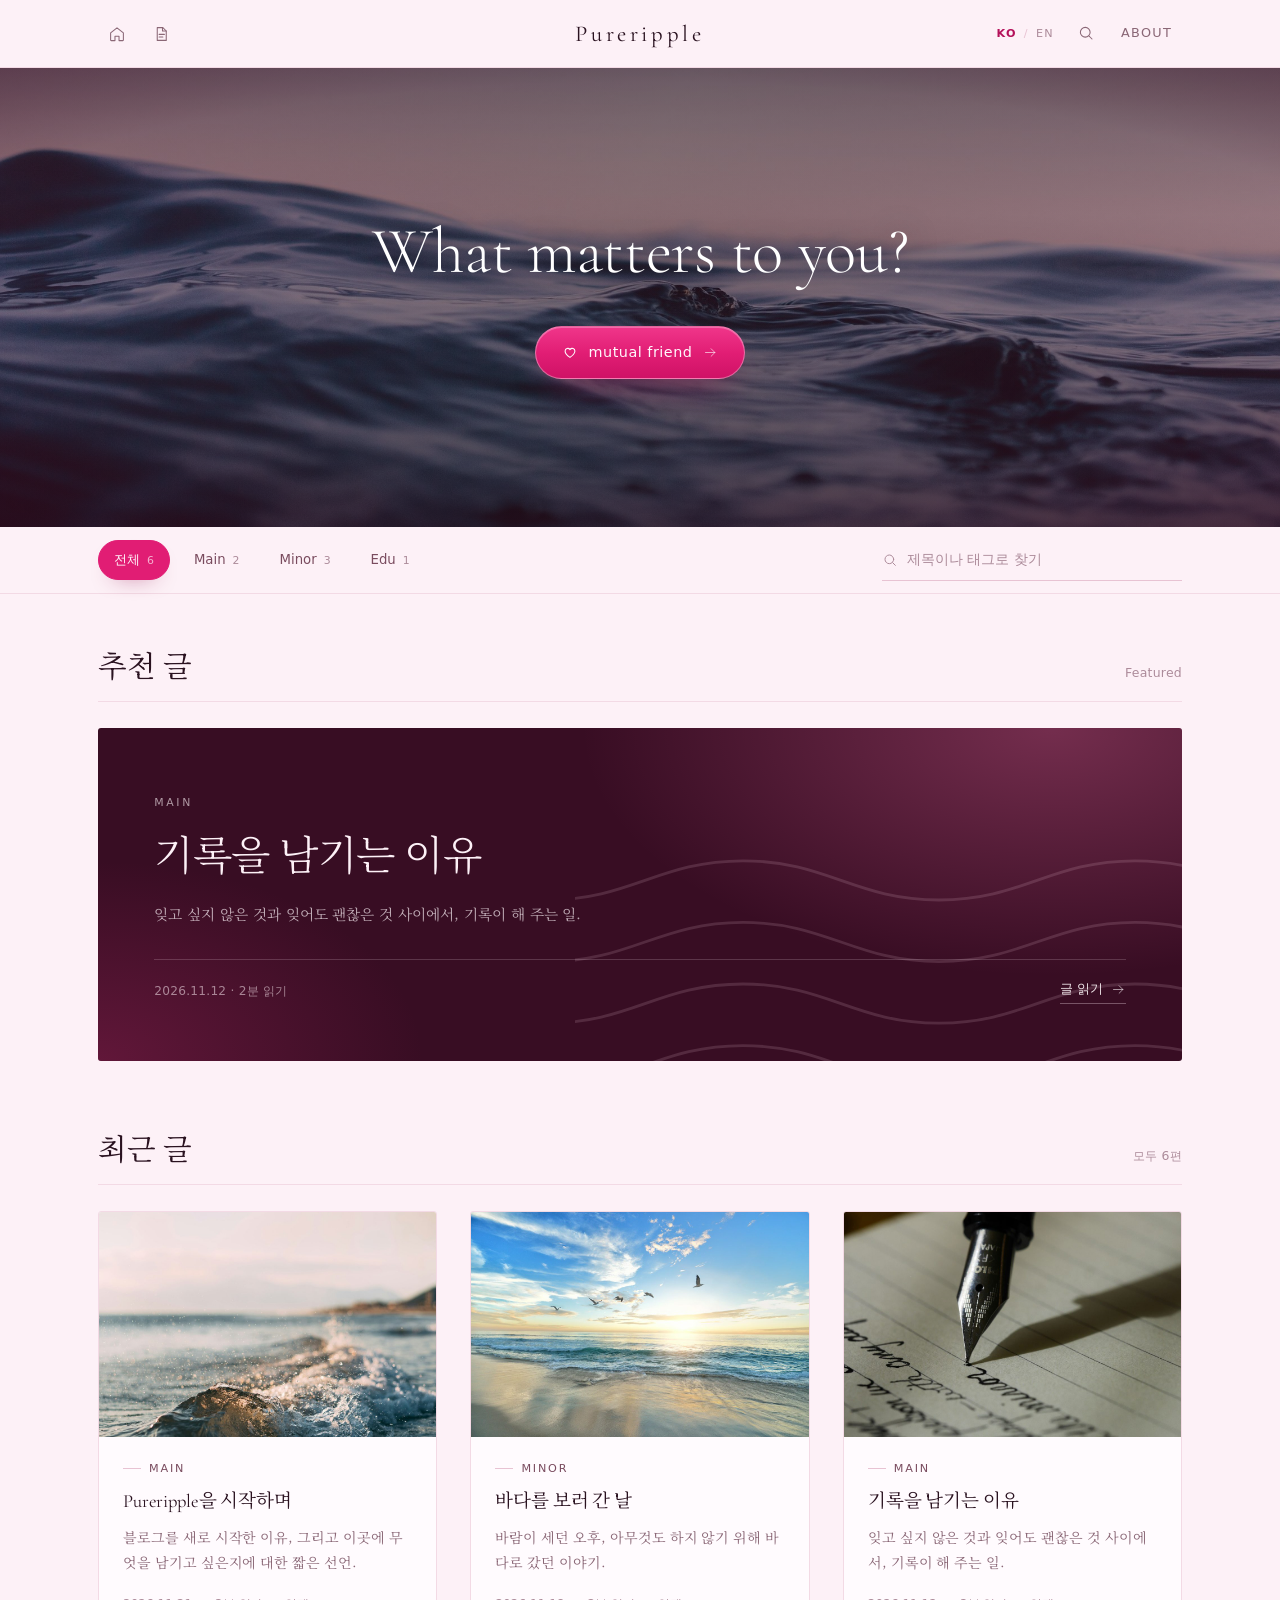
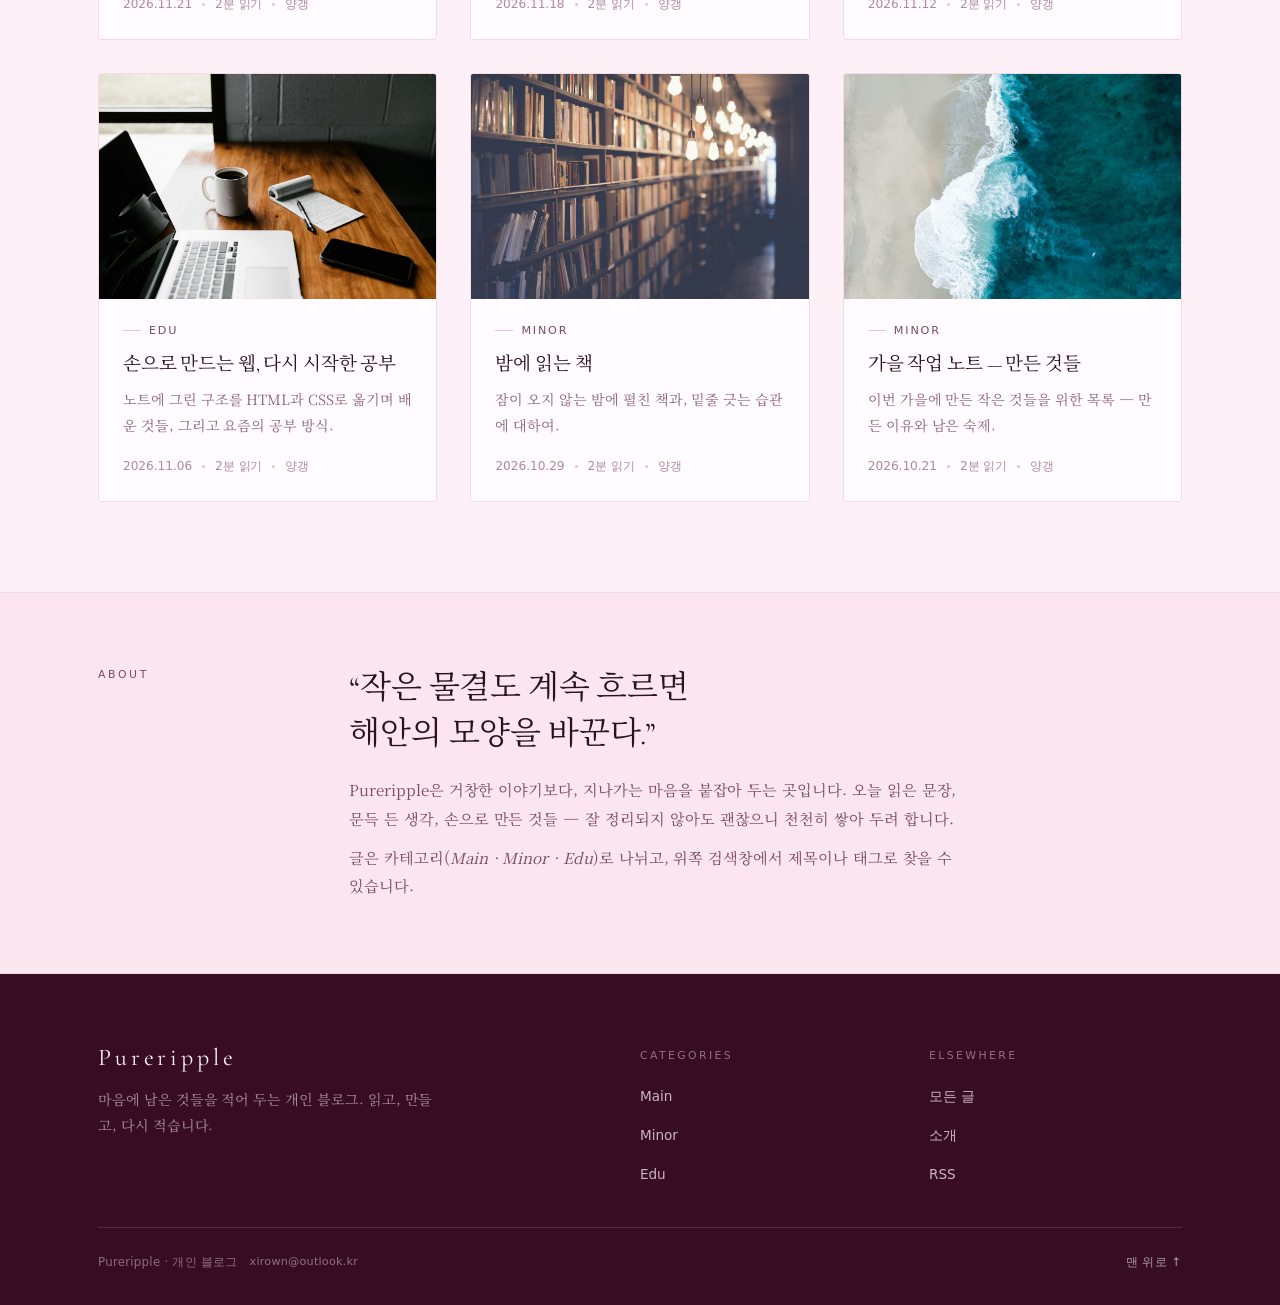
==== commit 5f5152fe: "카테고리 Main·Minor·Edu 동적 관리, 글별 연관 추천글, 푸터 메일 추가 - categories.json 으로 카테고리 목록 관리(기본 Main·Minor·Edu) - " ====
--- a/index.html
+++ b/index.html
@@ -186,7 +186,7 @@
               천천히 쌓아 두려 합니다.
             </p>
             <p class="about-body" data-i18n-html="aboutBody2">
-              글은 카테고리(<em>일상 · 생각 · 작업·공부</em>)로 나뉘고, 위쪽 검색창에서
+              글은 카테고리(<em>Main · Minor · Edu</em>)로 나뉘고, 위쪽 검색창에서
               제목이나 태그로 찾을 수 있습니다.
             </p>
           </div>
@@ -206,10 +206,10 @@
           </div>
           <div>
             <p class="footer-col-title" data-i18n="categories">Categories</p>
-            <ul class="footer-links">
-              <li><a href="#archive" data-cat-link="일상" data-cat-label="일상">일상</a></li>
-              <li><a href="#archive" data-cat-link="생각" data-cat-label="생각">생각</a></li>
-              <li><a href="#archive" data-cat-link="작업·공부" data-cat-label="작업·공부">작업·공부</a></li>
+            <ul class="footer-links" data-footer-cats>
+              <li><a href="index.html?cat=Main#archive" data-cat-link="Main" data-cat-label="Main">Main</a></li>
+              <li><a href="index.html?cat=Minor#archive" data-cat-link="Minor" data-cat-label="Minor">Minor</a></li>
+              <li><a href="index.html?cat=Edu#archive" data-cat-link="Edu" data-cat-label="Edu">Edu</a></li>
             </ul>
           </div>
           <div>
@@ -222,7 +222,10 @@
           </div>
         </div>
         <div class="footer-bottom">
-          <span data-i18n="footerNote">Pureripple · 개인 블로그</span>
+          <div class="footer-bottom-meta">
+            <span data-i18n="footerNote">Pureripple · 개인 블로그</span>
+            <a class="footer-mail" href="mailto:xirown@outlook.kr">xirown@outlook.kr</a>
+          </div>
           <a class="to-top" href="#top" data-i18n="toTop">맨 위로 ↑</a>
         </div>
       </div>
--- a/style.css
+++ b/style.css
@@ -964,6 +964,29 @@
   color: rgba(255, 226, 238, 0.44);
 }
 
+.footer-bottom-meta {
+  display: flex;
+  align-items: center;
+  gap: 12px;
+  flex-wrap: wrap;
+}
+
+/* 푸터 맨 아래 메일 주소 — 조그맣고 단정하게 */
+.footer-mail {
+  font-family: var(--font-sans);
+  font-size: 0.7rem;
+  letter-spacing: 0.02em;
+  color: rgba(255, 226, 238, 0.46);
+  border-bottom: 1px solid transparent;
+  padding-bottom: 1px;
+  transition: color 0.2s var(--ease), border-color 0.2s var(--ease);
+}
+
+.footer-mail:hover {
+  color: rgba(255, 246, 250, 0.86);
+  border-bottom-color: rgba(255, 226, 238, 0.34);
+}
+
 /* ==========================================================================
    글 읽기 페이지
    ========================================================================== */
@@ -1362,57 +1385,151 @@
   opacity: 0.4;
 }
 
-/* 같은 주제 */
+/* 연관 추천글 */
 .related {
   max-width: 1000px;
-  margin: clamp(40px, 5vw, 64px) auto 0;
+  margin: clamp(48px, 6vw, 78px) auto 0;
+  padding-top: clamp(26px, 4vw, 38px);
+  border-top: 1px solid var(--line);
 }
 
 .related-head {
   display: flex;
-  align-items: baseline;
+  align-items: flex-end;
   justify-content: space-between;
-  border-bottom: 1px solid var(--line);
-  padding-bottom: 12px;
-  margin-bottom: 22px;
+  gap: 18px;
+  margin-bottom: clamp(18px, 2.6vw, 26px);
+}
+
+.related-eyebrow {
+  font-family: var(--font-sans);
+  font-size: 0.66rem;
+  letter-spacing: 0.22em;
+  text-transform: uppercase;
+  color: var(--pink);
+  margin-bottom: 7px;
+}
+
+.related-title {
+  font-family: var(--font-display);
+  font-size: clamp(1.42rem, 2.4vw, 1.78rem);
+  font-weight: 500;
+  letter-spacing: 0.01em;
+  line-height: 1.2;
+  color: var(--plum);
 }
 
 .related-grid {
   display: grid;
-  grid-template-columns: repeat(2, minmax(0, 1fr));
-  gap: 22px;
+  grid-template-columns: repeat(3, minmax(0, 1fr));
+  gap: clamp(14px, 1.8vw, 22px);
 }
 
 .related-card {
-  display: grid;
-  grid-template-columns: 104px minmax(0, 1fr);
-  gap: 16px;
-  align-items: center;
-}
-
-.related-card img {
-  width: 104px;
-  height: 78px;
+  display: flex;
+  flex-direction: column;
+  background: var(--card);
+  border: 1px solid var(--line);
+  border-radius: 4px;
+  overflow: hidden;
+  box-shadow: 0 12px 30px -30px rgba(56, 13, 35, 0.55);
+  transition: border-color 0.22s var(--ease), transform 0.26s var(--ease),
+    box-shadow 0.26s var(--ease);
+}
+
+.related-card:hover {
+  border-color: rgba(225, 29, 116, 0.32);
+  transform: translateY(-2px);
+  box-shadow: 0 22px 38px -30px rgba(140, 6, 66, 0.6);
+}
+
+.related-thumb {
+  display: block;
+  aspect-ratio: 16 / 9;
+  overflow: hidden;
+  background: var(--blush);
+}
+
+.related-thumb img {
+  width: 100%;
+  height: 100%;
   object-fit: cover;
-  border-radius: 2px;
-}
-
-.related-card h4 {
+  transition: transform 0.5s var(--ease);
+}
+
+.related-card:hover .related-thumb img {
+  transform: scale(1.04);
+}
+
+.related-body {
+  display: flex;
+  flex-direction: column;
+  gap: 7px;
+  padding: 16px 17px 18px;
+  flex: 1 1 auto;
+}
+
+.related-cat {
+  font-family: var(--font-sans);
+  font-size: 0.63rem;
+  font-weight: 500;
+  letter-spacing: 0.16em;
+  text-transform: uppercase;
+  color: var(--pink);
+}
+
+.related-name {
   font-family: var(--font-serif);
-  font-size: 0.95rem;
+  font-size: 1rem;
   font-weight: 500;
-  line-height: 1.55;
-  margin-bottom: 4px;
-}
-
-.related-card:hover h4 {
-  color: var(--pink);
-}
-
-.related-card span {
-  font-family: var(--font-sans);
-  font-size: 0.75rem;
+  line-height: 1.5;
+  color: var(--ink);
+  transition: color 0.2s var(--ease);
+}
+
+.related-card:hover .related-name {
+  color: var(--pink-deep);
+}
+
+.related-summary {
+  font-size: 0.83rem;
+  line-height: 1.72;
+  color: var(--muted);
+  display: -webkit-box;
+  -webkit-line-clamp: 2;
+  -webkit-box-orient: vertical;
+  overflow: hidden;
+}
+
+.related-meta {
+  display: flex;
+  align-items: center;
+  gap: 7px;
+  flex-wrap: wrap;
+  margin-top: auto;
+  padding-top: 4px;
+  font-family: var(--font-sans);
+  font-size: 0.7rem;
+  letter-spacing: 0.01em;
   color: var(--muted-soft);
+}
+
+.related-dot {
+  width: 3px;
+  height: 3px;
+  border-radius: 50%;
+  background: var(--line-strong);
+}
+
+.related-tags {
+  display: inline-flex;
+  gap: 6px;
+  flex-wrap: wrap;
+}
+
+.related-tags em {
+  font-style: normal;
+  color: var(--pink-deep);
 }
 
 /* 로딩·오류 */
@@ -1901,6 +2018,10 @@
     gap: 18px;
   }
 
+  .related-grid {
+    grid-template-columns: repeat(2, minmax(0, 1fr));
+  }
+
   .footer-top {
     grid-template-columns: 1fr 1fr;
     gap: 30px;
@@ -1994,6 +2115,23 @@
     grid-template-columns: 1fr;
   }
 
+  .related-head {
+    align-items: flex-start;
+    flex-direction: column;
+    gap: 10px;
+  }
+
+  .related-card {
+    flex-direction: row;
+  }
+
+  .related-thumb {
+    width: 108px;
+    flex: none;
+    aspect-ratio: auto;
+    height: 112px;
+  }
+
   .footer-bottom {
     flex-direction: column;
     align-items: flex-start;
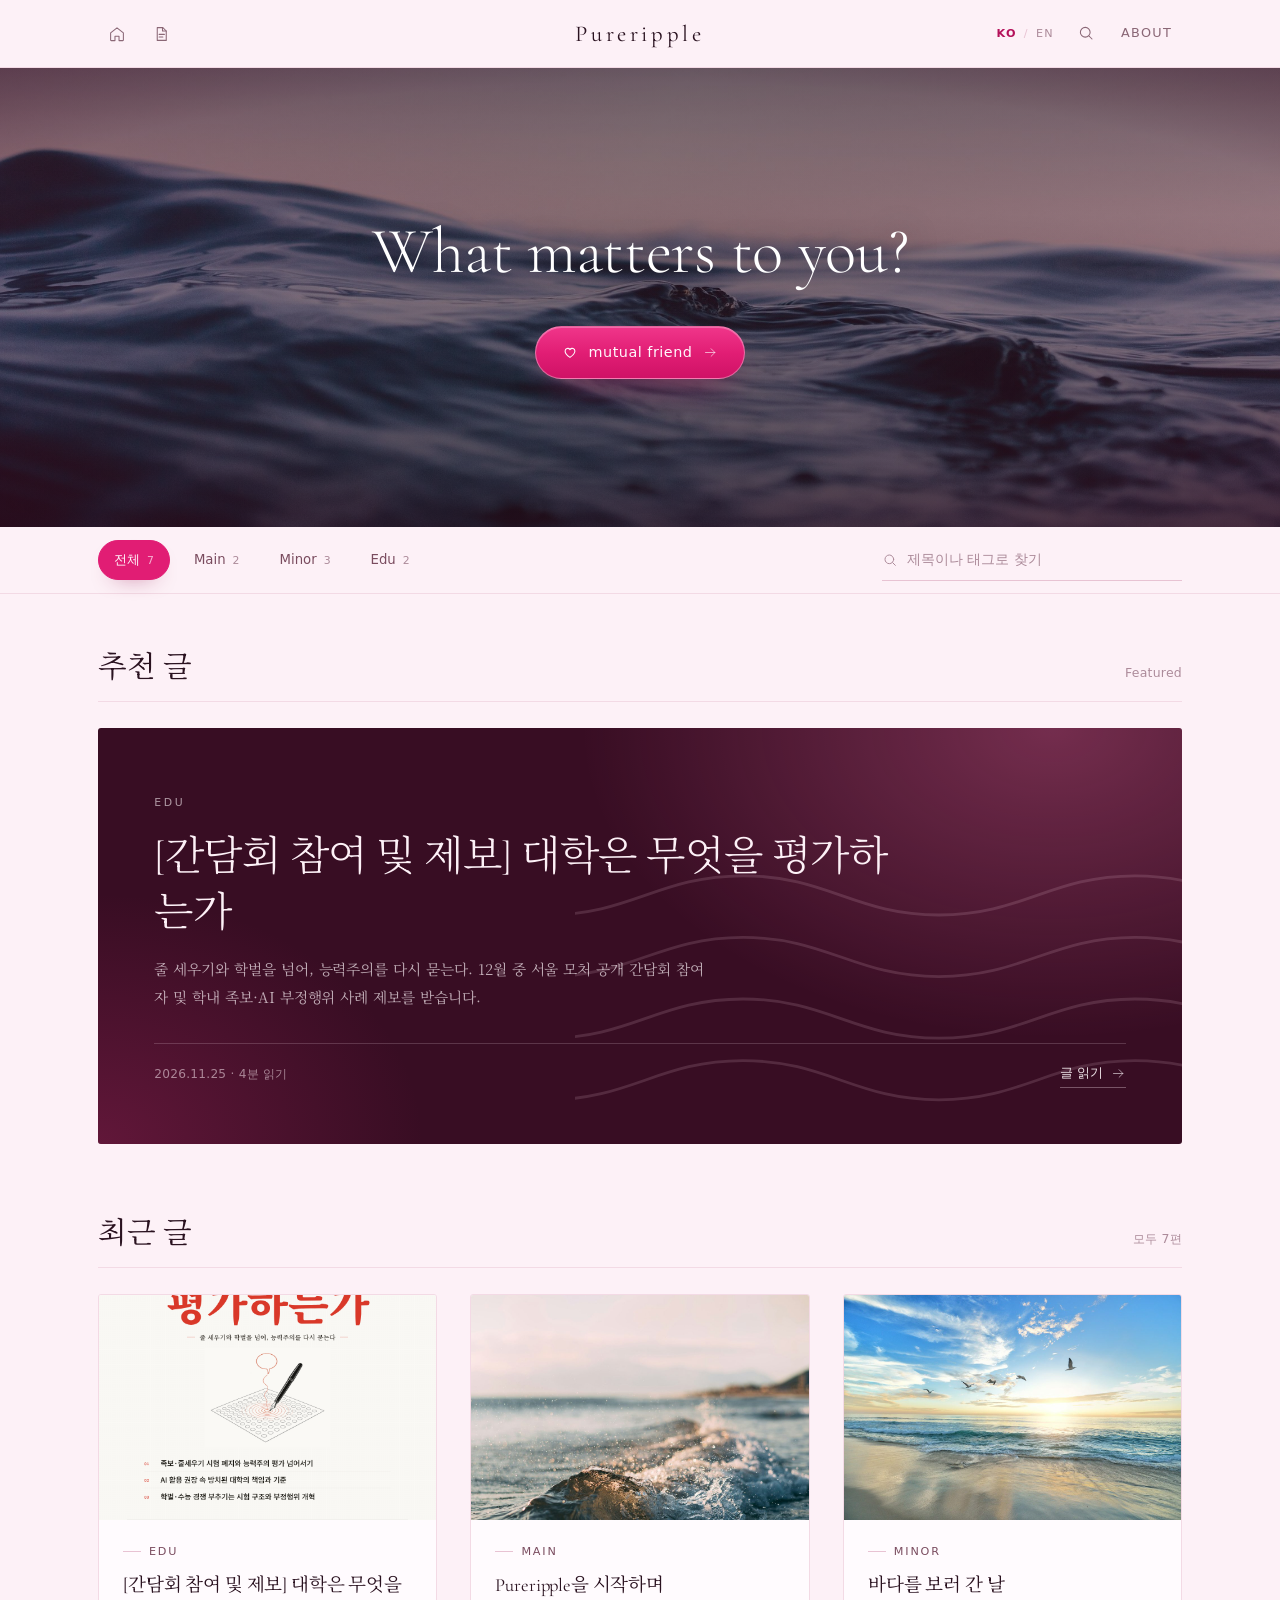
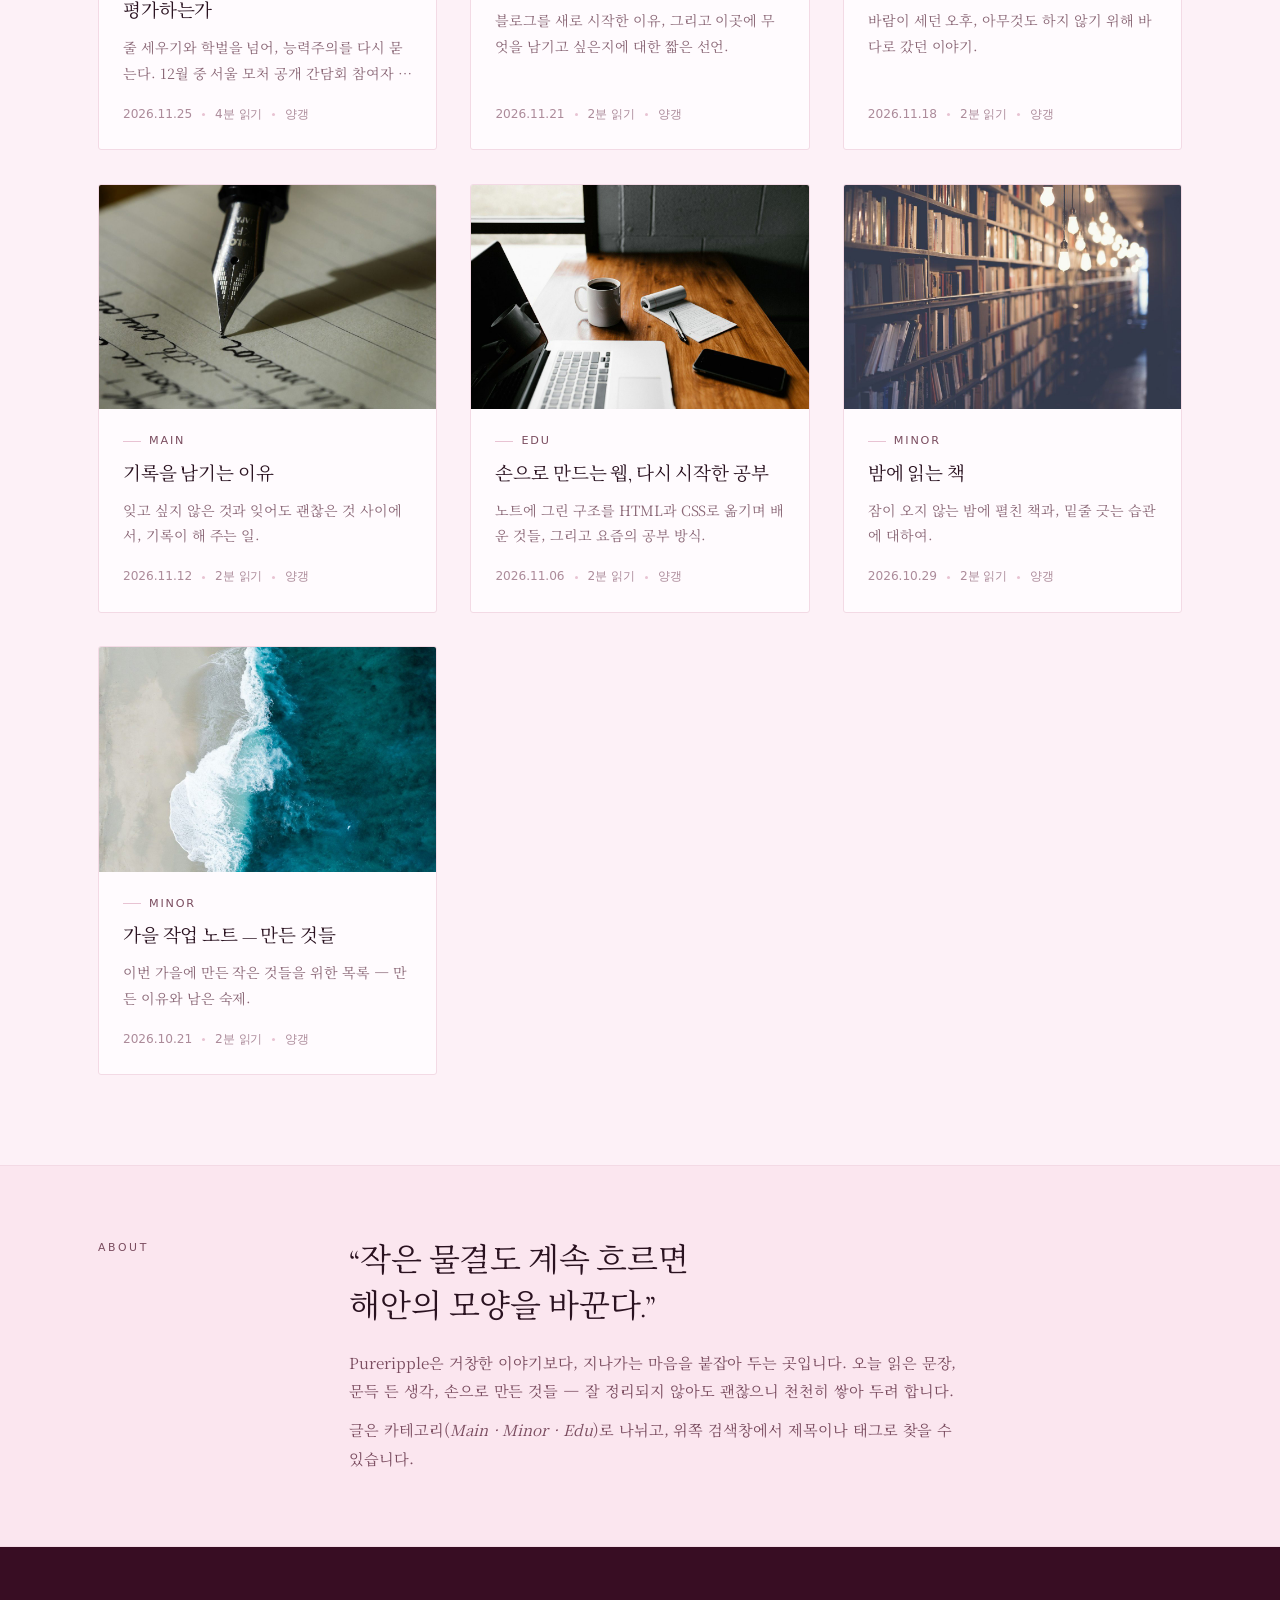
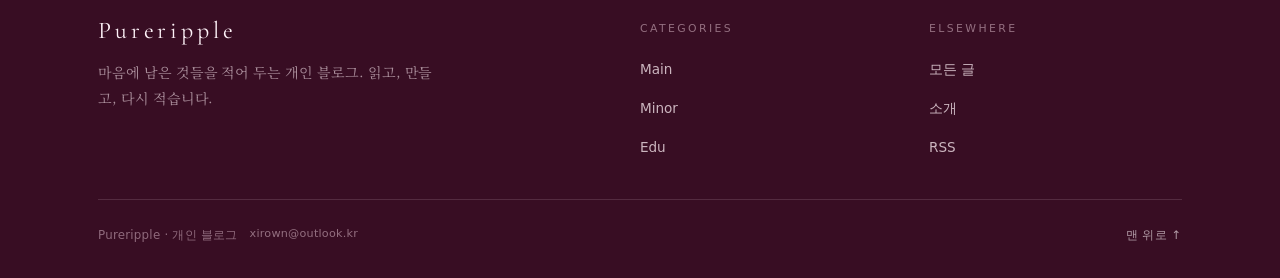
==== commit f1c0245d: "간담회 공지 글(Edu) 발행, 서로이웃 기능 준비 중 안내" ====
--- a/index.html
+++ b/index.html
@@ -263,92 +263,24 @@
           </p>
         </div>
 
-        <form class="mf-form" id="mfForm" novalidate>
-          <div>
-            <label class="mf-label" for="mfName"
-              ><span data-i18n="mfName">닉네임</span>
-              <span class="mf-optional" data-i18n="mfRequired">필수</span></label
-            >
-            <input
-              class="mf-input"
-              id="mfName"
-              name="nickname"
-              type="text"
-              maxlength="20"
-              placeholder="서로 부를 이름"
-              data-i18n-ph="mfNamePh"
-              autocomplete="nickname"
-              aria-describedby="mfError"
-              required
-            />
-          </div>
-
-          <div>
-            <label class="mf-label" for="mfNote"
-              ><span data-i18n="mfNote">한마디</span>
-              <span class="mf-optional" data-i18n="mfOptional">선택</span></label
-            >
-            <textarea
-              class="mf-input"
-              id="mfNote"
-              name="note"
-              rows="3"
-              maxlength="160"
-              placeholder="요즘 마음에 남은 것, 혹은 인사 한 줄"
-              data-i18n-ph="mfNotePh"
-            ></textarea>
-          </div>
-
-          <div>
-            <label class="mf-label" for="mfContact"
-              ><span data-i18n="mfContact">연락처</span>
-              <span class="mf-optional" data-i18n="mfOptional">선택</span></label
-            >
-            <input
-              class="mf-input"
-              id="mfContact"
-              name="contact"
-              type="text"
-              maxlength="60"
-              placeholder="블로그 주소 · X · 이메일"
-              data-i18n-ph="mfContactPh"
-            />
-          </div>
-
-          <p class="mf-error" id="mfError" role="alert" data-i18n="mfError" hidden>
-            닉네임을 적어 주세요.
-          </p>
-          <p class="mf-privacy" data-i18n="mfPrivacy">
-            남겨 주신 연락처는 서로이웃 답장에만 쓸게요.
-          </p>
-
-          <div class="mf-actions">
-            <button class="btn btn-ghost" type="button" id="mfCancel" data-i18n="mfCancel">닫기</button>
-            <button class="btn btn-primary" type="submit" data-i18n="mfSubmit">신청하기</button>
-          </div>
-        </form>
-
-        <div class="mf-done" id="mfDone" hidden>
+        <div class="mf-done mf-soon" id="mfSoon">
           <span class="mf-badge" aria-hidden="true">
             <svg viewBox="0 0 24 24" fill="none" stroke="currentColor" stroke-linecap="round" stroke-linejoin="round">
-              <path d="M12 20.1c-1.2-.8-7.3-4.9-7.3-9.3a4 4 0 0 1 7.3-2.4 4 4 0 0 1 7.3 2.4c0 4.4-6.1 8.5-7.3 9.3z"></path>
+              <circle cx="12" cy="12" r="8.4"></circle>
+              <path d="M12 7.6V12l3 1.9"></path>
             </svg>
           </span>
-          <h3 class="mf-done-title" id="mfDoneTitle" tabindex="-1" data-i18n="mfDoneTitle">
-            신청서가 준비됐어요
+          <p class="mf-state" data-i18n="mfSoonLabel">준비 중</p>
+          <h3 class="mf-done-title" id="mfSoonTitle" tabindex="-1" data-i18n="mfSoonTitle">
+            현재 서로이웃 기능은 아직 활성화 전(준비 중)입니다
           </h3>
-          <p class="mf-done-body" id="mfDoneBody" data-i18n="mfDoneBody">
-            아래 내용을 복사해서 X DM이나 이메일로 보내 주시면, 확인하고
-            천천히 답장 드릴게요.
+          <p class="mf-done-body" data-i18n="mfSoonBody">
+            곧 문을 열면 이곳에서 신청을 받을게요. 그동안 새 글은 RSS로 가장 먼저
+            받아 보실 수 있어요.
           </p>
-          <pre class="mf-preview" id="mfPreview"></pre>
           <div class="mf-actions">
-            <button class="btn btn-ghost mf-copy" type="button" id="mfCopy" data-i18n="mfCopy">
-              내용 복사
-            </button>
-            <a class="btn btn-primary" id="mfSendX" href="#" data-i18n="mfSendX" hidden>X로 보내기</a>
-            <a class="btn btn-primary" id="mfSendMail" href="#" data-i18n="mfSendMail" hidden>이메일로 보내기</a>
-            <button class="btn btn-ghost" type="button" id="mfDoneClose" data-i18n="mfCancel">닫기</button>
+            <a class="btn btn-ghost" href="feed.xml" data-i18n="mfSoonRss">RSS로 새 글 받기</a>
+            <button class="btn btn-primary" type="button" id="mfSoonClose" data-i18n="mfCancel">닫기</button>
           </div>
         </div>
       </div>
--- a/style.css
+++ b/style.css
@@ -1797,6 +1797,28 @@
   stroke-width: 1.5;
 }
 
+/* 서로이웃 기능 준비 중 안내 */
+.mf-state {
+  display: inline-block;
+  margin-bottom: 8px;
+  padding: 3px 10px;
+  border: 1px solid var(--line-strong);
+  border-radius: 999px;
+  background: var(--blush);
+  color: var(--pink-deep);
+  font-family: var(--font-sans);
+  font-size: 0.68rem;
+  font-weight: 500;
+  letter-spacing: 0.06em;
+}
+
+.mf-soon .mf-done-title {
+  max-width: 22em;
+  margin: 0 auto;
+  font-size: 1.28rem;
+  line-height: 1.55;
+}
+
 .mf-done-title {
   font-family: var(--font-display);
   font-size: 1.4rem;
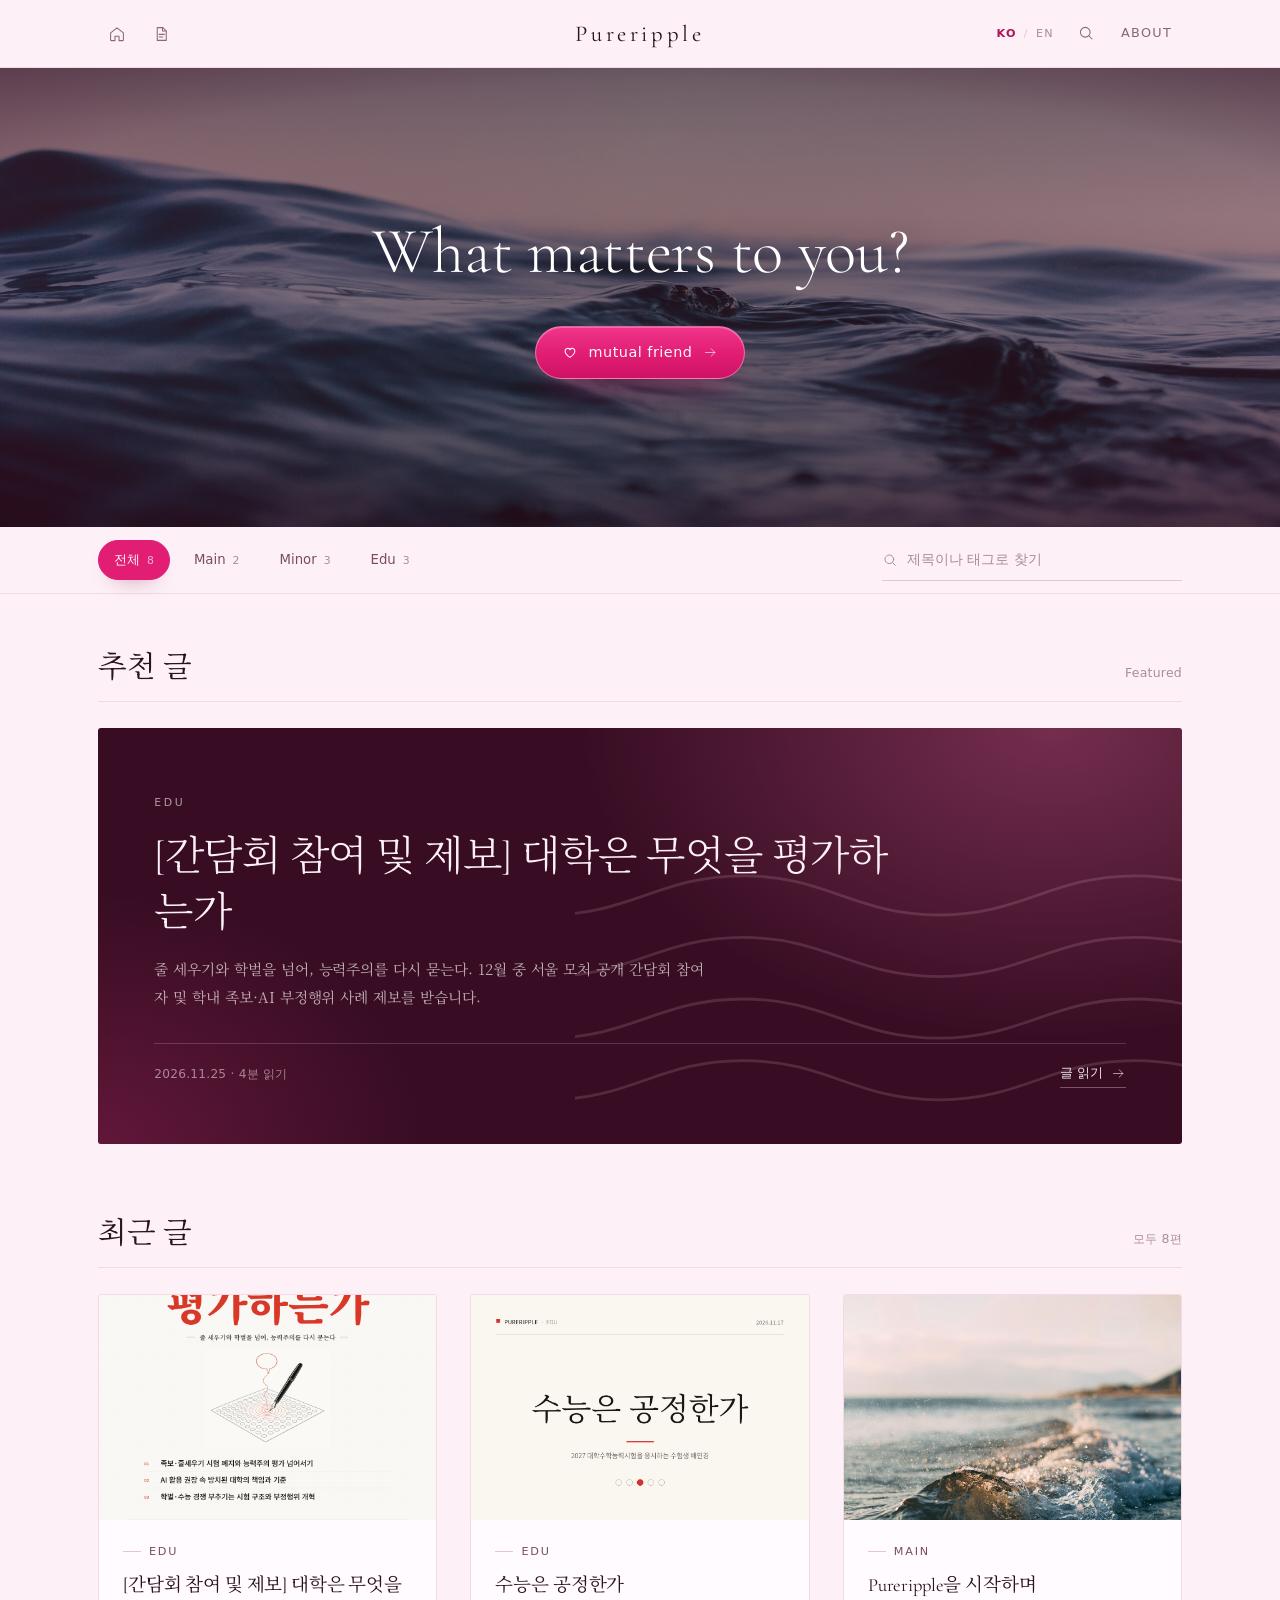
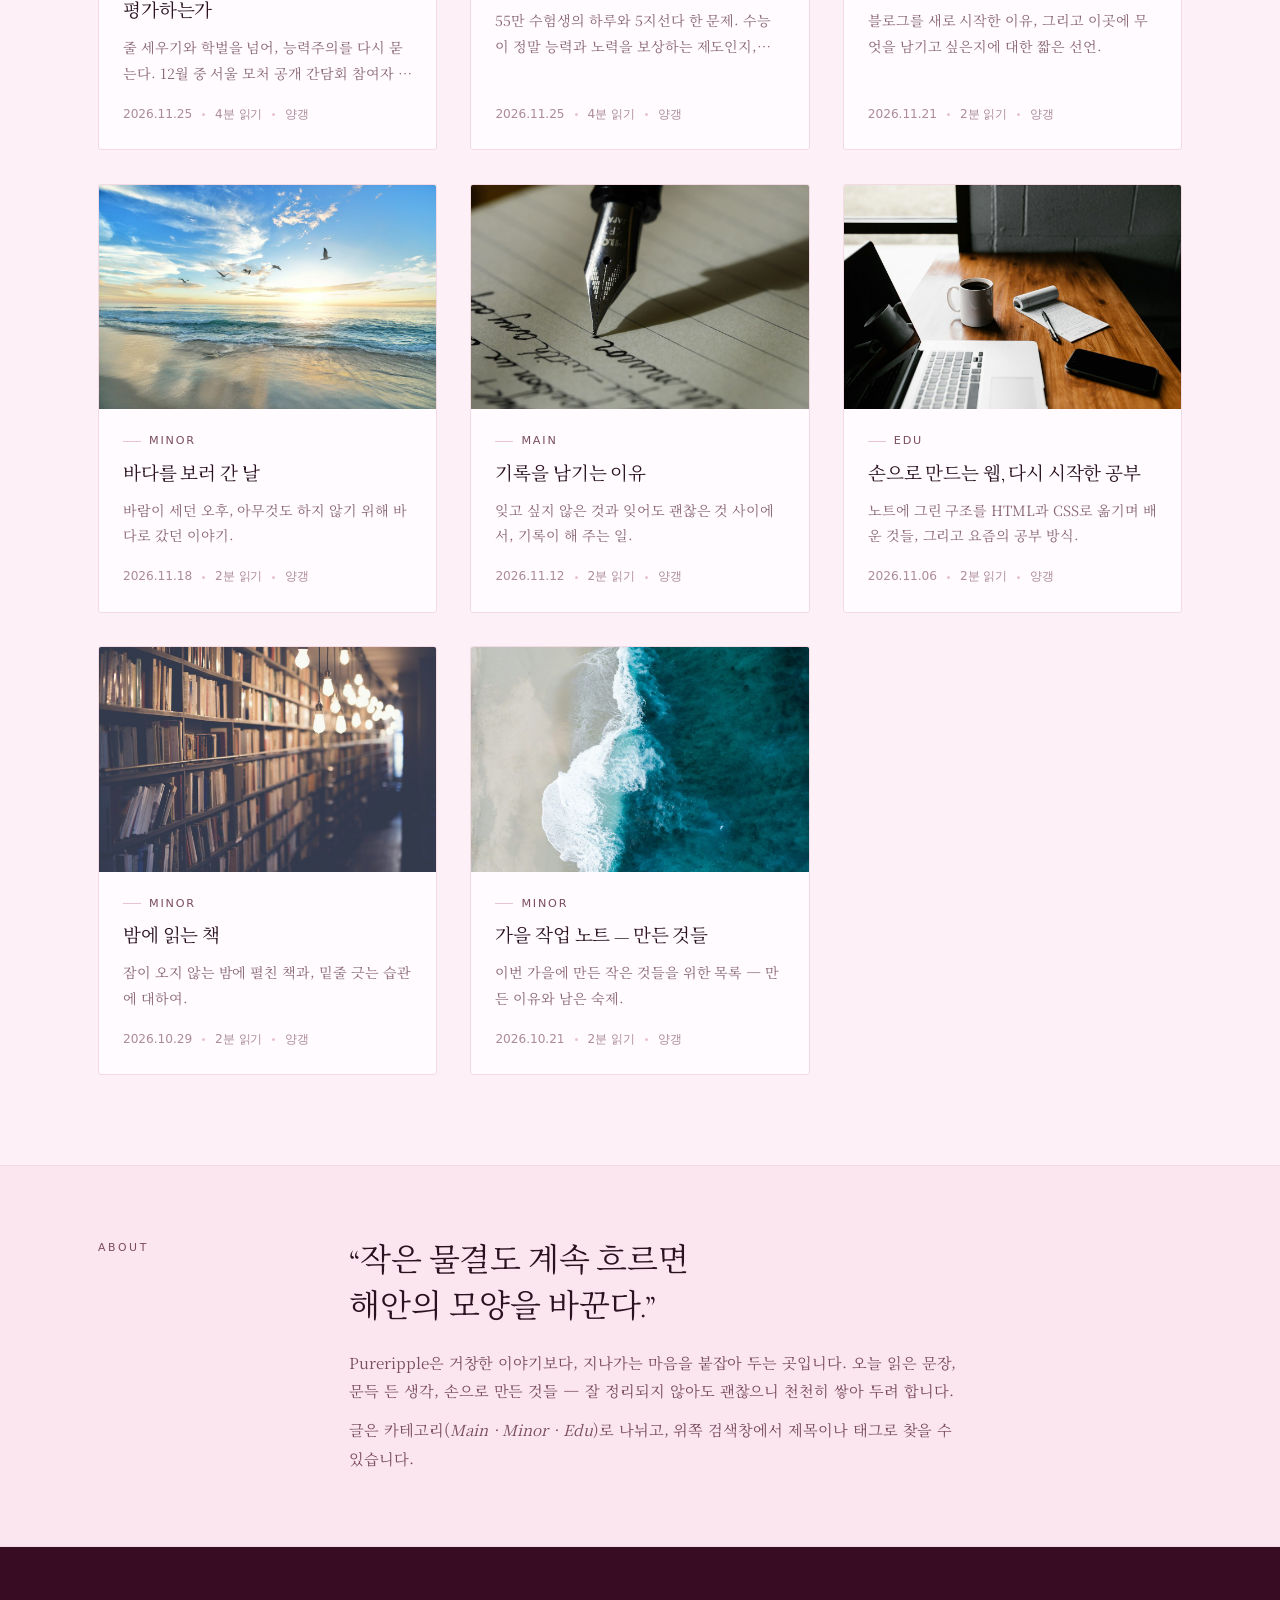
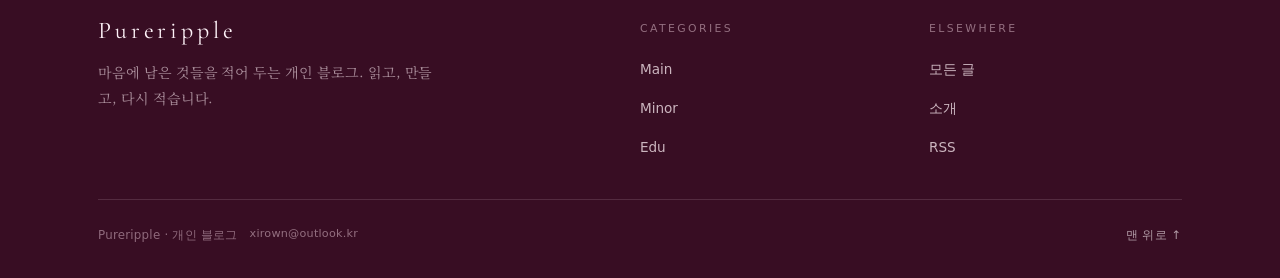
==== commit 8a6e6000: "본문 이미지 상대 경로 표시 수정, 모달 닫기 버튼 영문 라벨" ====
--- a/index.html
+++ b/index.html
@@ -248,7 +248,7 @@
       aria-describedby="mfLede"
     >
       <div class="mf-panel">
-        <button class="mf-close" type="button" id="mfClose" aria-label="닫기">
+        <button class="mf-close" type="button" id="mfClose" aria-label="닫기" data-i18n-aria="mfCancel">
           <svg viewBox="0 0 24 24" fill="none" stroke="currentColor" stroke-linecap="round" aria-hidden="true">
             <path d="m6 6 12 12M18 6 6 18"></path>
           </svg>
